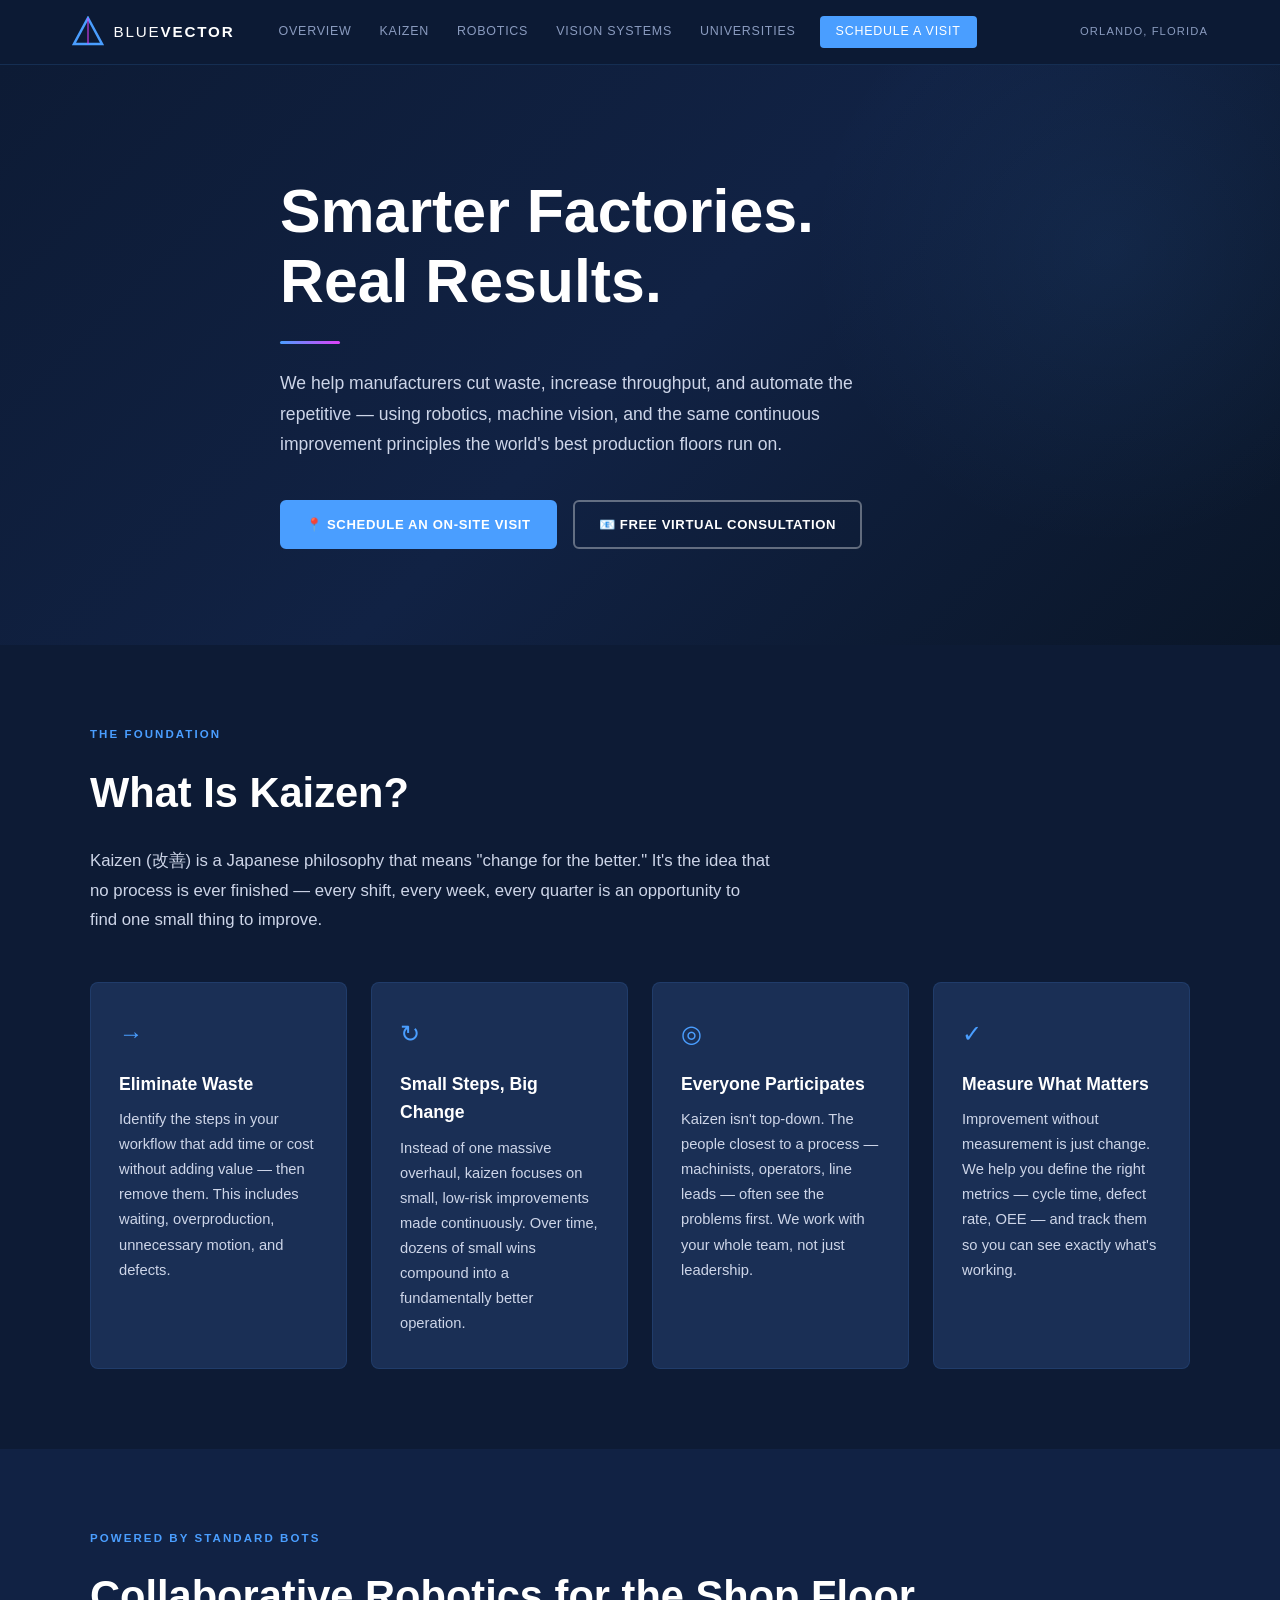
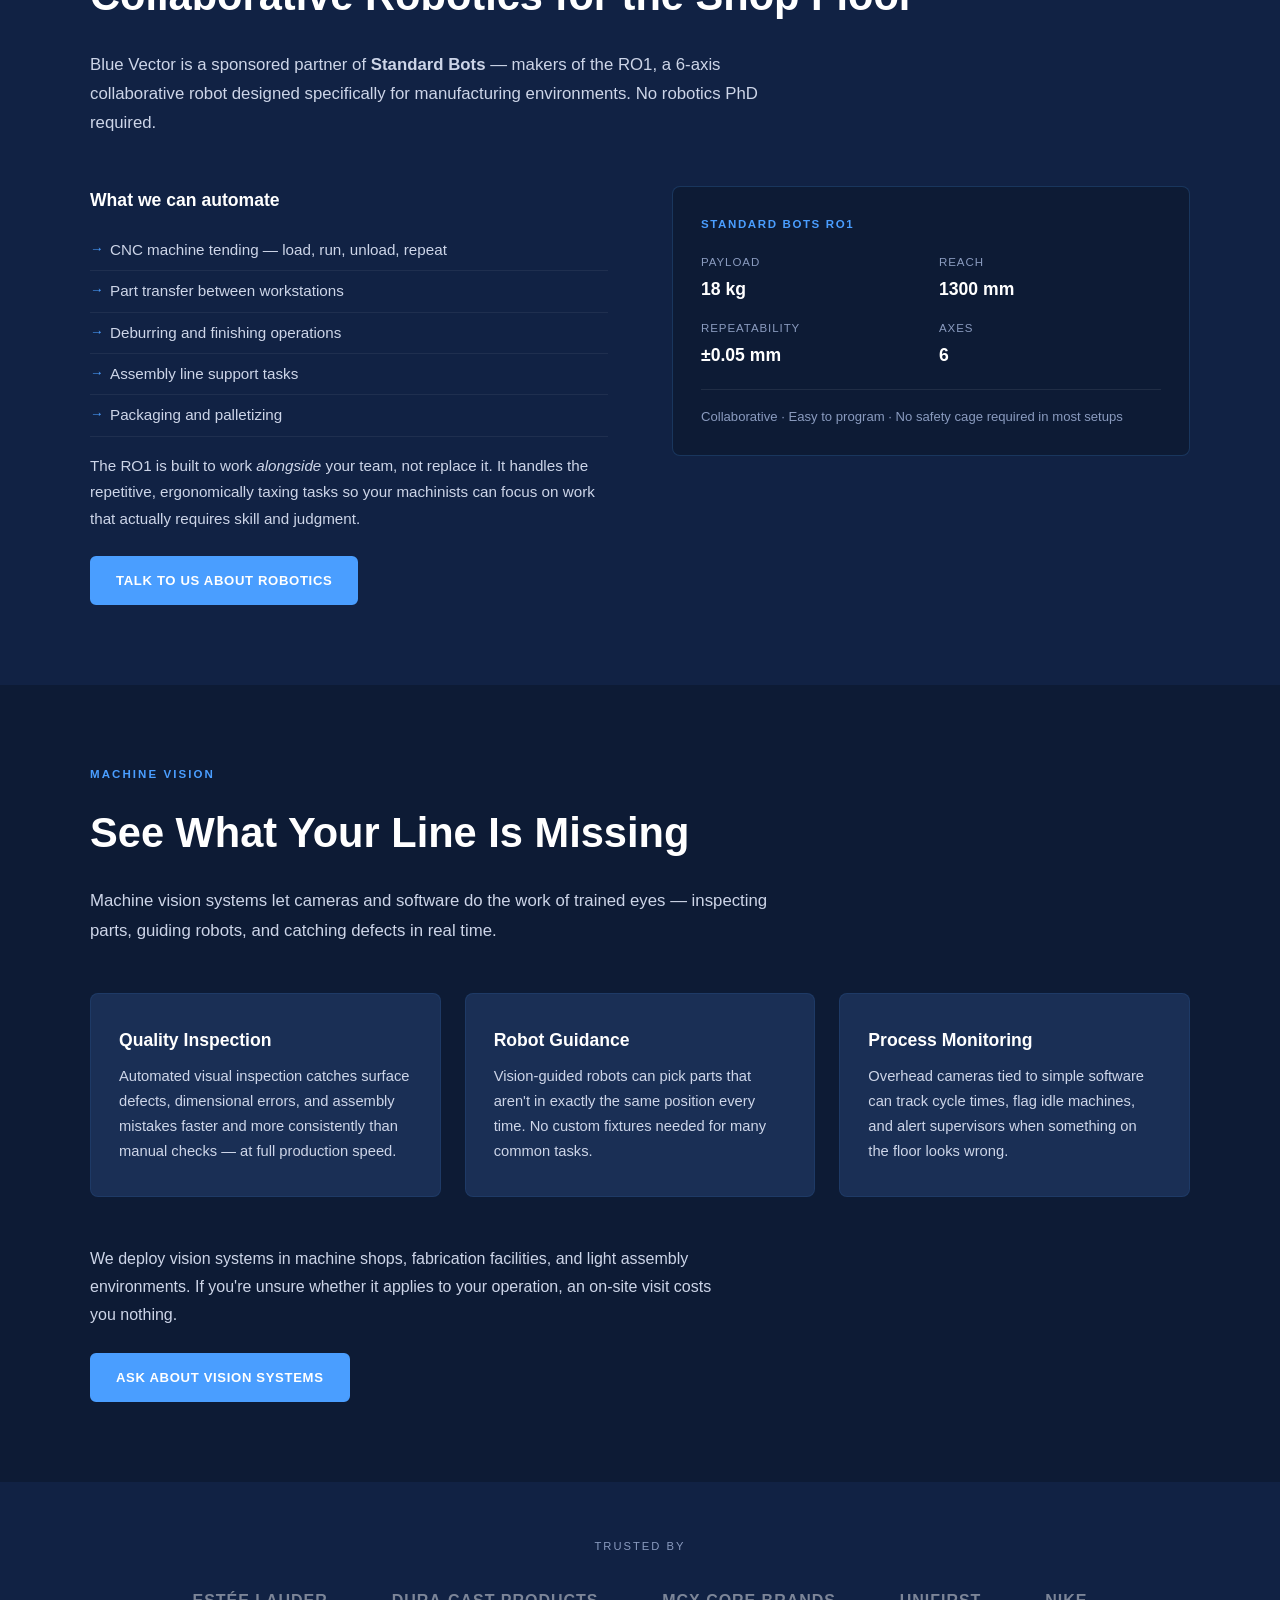
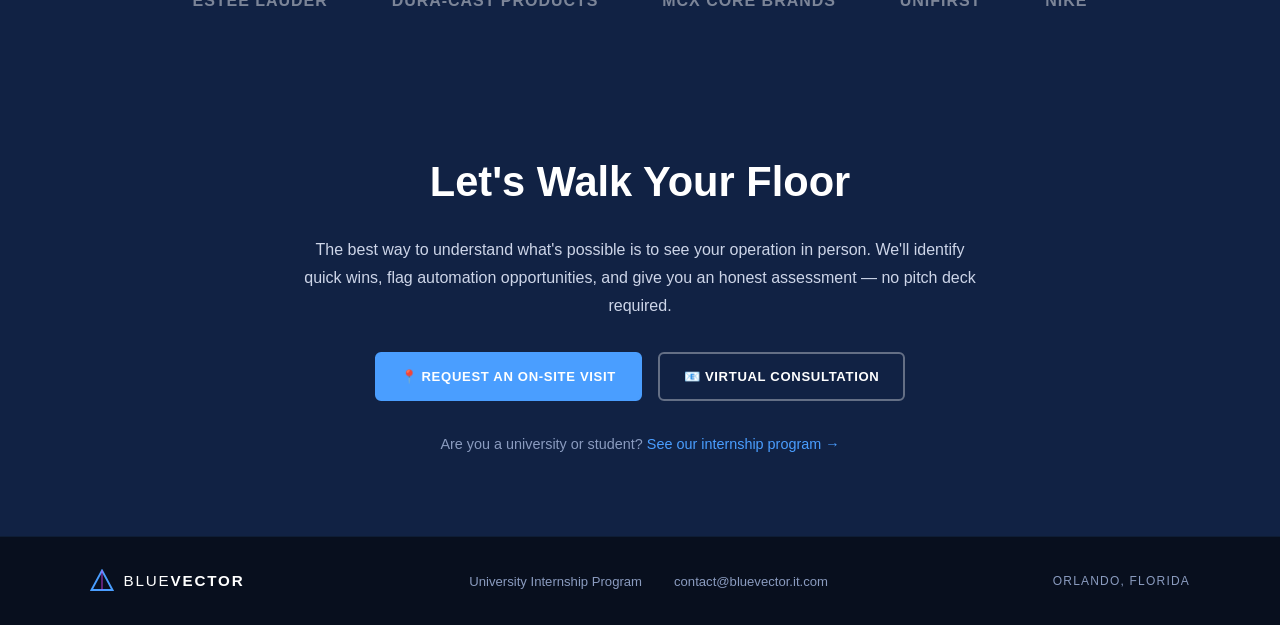
==== index.html @ 5d6a4fd9 "Build initial website: kaizen, Standard Bots robotics, vision systems, internship page - Landing pag" ====
<!DOCTYPE html>
<html lang="en">
<head>
  <meta charset="UTF-8" />
  <meta name="viewport" content="width=device-width, initial-scale=1.0" />
  <title>Blue Vector — Robotics & Process Automation</title>
  <link rel="stylesheet" href="style.css" />
</head>
<body>

  <!-- NAV -->
  <header>
    <div class="nav-inner">
      <div class="logo">
        <svg width="32" height="32" viewBox="0 0 32 32" fill="none" xmlns="http://www.w3.org/2000/svg">
          <polygon points="16,2 30,28 2,28" fill="none" stroke="#4a9eff" stroke-width="2.5"/>
          <line x1="16" y1="2" x2="16" y2="28" stroke="#e040fb" stroke-width="1.5" opacity="0.7"/>
        </svg>
        <span class="logo-text">BLUE<strong>VECTOR</strong></span>
      </div>
      <nav>
        <a href="#overview">Overview</a>
        <a href="#kaizen">Kaizen</a>
        <a href="#robotics">Robotics</a>
        <a href="#vision">Vision Systems</a>
        <a href="internship.html">Universities</a>
        <a href="#contact" class="nav-cta">Schedule a Visit</a>
      </nav>
      <div class="location">ORLANDO, FLORIDA</div>
    </div>
  </header>

  <!-- HERO -->
  <section class="hero" id="overview">
    <div class="hero-content">
      <h1>Smarter Factories.<br>Real Results.</h1>
      <div class="accent-bar"></div>
      <p class="hero-sub">
        We help manufacturers cut waste, increase throughput, and automate the repetitive —
        using robotics, machine vision, and the same continuous improvement principles
        the world's best production floors run on.
      </p>
      <div class="hero-btns">
        <a href="#contact" class="btn btn-primary">📍 Schedule an On-Site Visit</a>
        <a href="mailto:contact@bluevector.it.com?subject=Free%20Consultation%20Request" class="btn btn-secondary">📧 Free Virtual Consultation</a>
      </div>
    </div>
  </section>

  <!-- KAIZEN SECTION -->
  <section class="section" id="kaizen">
    <div class="container">
      <div class="section-label">THE FOUNDATION</div>
      <h2>What Is Kaizen?</h2>
      <p class="section-intro">
        Kaizen (改善) is a Japanese philosophy that means "change for the better."
        It's the idea that no process is ever finished — every shift, every week,
        every quarter is an opportunity to find one small thing to improve.
      </p>
      <div class="kaizen-grid">
        <div class="kaizen-card">
          <div class="k-icon">→</div>
          <h3>Eliminate Waste</h3>
          <p>Identify the steps in your workflow that add time or cost without adding value — then remove them. This includes waiting, overproduction, unnecessary motion, and defects.</p>
        </div>
        <div class="kaizen-card">
          <div class="k-icon">↻</div>
          <h3>Small Steps, Big Change</h3>
          <p>Instead of one massive overhaul, kaizen focuses on small, low-risk improvements made continuously. Over time, dozens of small wins compound into a fundamentally better operation.</p>
        </div>
        <div class="kaizen-card">
          <div class="k-icon">◎</div>
          <h3>Everyone Participates</h3>
          <p>Kaizen isn't top-down. The people closest to a process — machinists, operators, line leads — often see the problems first. We work with your whole team, not just leadership.</p>
        </div>
        <div class="kaizen-card">
          <div class="k-icon">✓</div>
          <h3>Measure What Matters</h3>
          <p>Improvement without measurement is just change. We help you define the right metrics — cycle time, defect rate, OEE — and track them so you can see exactly what's working.</p>
        </div>
      </div>
    </div>
  </section>

  <!-- ROBOTICS SECTION -->
  <section class="section section-dark" id="robotics">
    <div class="container">
      <div class="section-label">POWERED BY STANDARD BOTS</div>
      <h2>Collaborative Robotics for the Shop Floor</h2>
      <p class="section-intro">
        Blue Vector is a sponsored partner of <strong>Standard Bots</strong> — makers of the RO1,
        a 6-axis collaborative robot designed specifically for manufacturing environments.
        No robotics PhD required.
      </p>
      <div class="two-col">
        <div class="col-text">
          <h3>What we can automate</h3>
          <ul class="feature-list">
            <li>CNC machine tending — load, run, unload, repeat</li>
            <li>Part transfer between workstations</li>
            <li>Deburring and finishing operations</li>
            <li>Assembly line support tasks</li>
            <li>Packaging and palletizing</li>
          </ul>
          <p>The RO1 is built to work <em>alongside</em> your team, not replace it. It handles the repetitive, ergonomically taxing tasks so your machinists can focus on work that actually requires skill and judgment.</p>
          <a href="mailto:contact@bluevector.it.com?subject=Robotics%20Inquiry" class="btn btn-primary" style="margin-top:1.5rem;display:inline-block;">Talk to Us About Robotics</a>
        </div>
        <div class="col-visual">
          <div class="robot-card">
            <div class="robot-label">Standard Bots RO1</div>
            <div class="robot-specs">
              <div class="spec"><span>Payload</span><strong>18 kg</strong></div>
              <div class="spec"><span>Reach</span><strong>1300 mm</strong></div>
              <div class="spec"><span>Repeatability</span><strong>±0.05 mm</strong></div>
              <div class="spec"><span>Axes</span><strong>6</strong></div>
            </div>
            <div class="robot-note">Collaborative · Easy to program · No safety cage required in most setups</div>
          </div>
        </div>
      </div>
    </div>
  </section>

  <!-- VISION SYSTEMS -->
  <section class="section" id="vision">
    <div class="container">
      <div class="section-label">MACHINE VISION</div>
      <h2>See What Your Line Is Missing</h2>
      <p class="section-intro">
        Machine vision systems let cameras and software do the work of trained eyes —
        inspecting parts, guiding robots, and catching defects in real time.
      </p>
      <div class="vision-grid">
        <div class="vision-card">
          <h3>Quality Inspection</h3>
          <p>Automated visual inspection catches surface defects, dimensional errors, and assembly mistakes faster and more consistently than manual checks — at full production speed.</p>
        </div>
        <div class="vision-card">
          <h3>Robot Guidance</h3>
          <p>Vision-guided robots can pick parts that aren't in exactly the same position every time. No custom fixtures needed for many common tasks.</p>
        </div>
        <div class="vision-card">
          <h3>Process Monitoring</h3>
          <p>Overhead cameras tied to simple software can track cycle times, flag idle machines, and alert supervisors when something on the floor looks wrong.</p>
        </div>
      </div>
      <div class="vision-cta">
        <p>We deploy vision systems in machine shops, fabrication facilities, and light assembly environments. If you're unsure whether it applies to your operation, an on-site visit costs you nothing.</p>
        <a href="mailto:contact@bluevector.it.com?subject=Vision%20System%20Inquiry" class="btn btn-primary">Ask About Vision Systems</a>
      </div>
    </div>
  </section>

  <!-- CLIENTS -->
  <section class="section section-clients">
    <div class="container">
      <div class="clients-label">TRUSTED BY</div>
      <div class="clients-grid">
        <div class="client-logo">Estée Lauder</div>
        <div class="client-logo">DURA-CAST PRODUCTS</div>
        <div class="client-logo">MCX CORE BRANDS</div>
        <div class="client-logo">UNIFIRST</div>
        <div class="client-logo">NIKE</div>
      </div>
    </div>
  </section>

  <!-- CONTACT -->
  <section class="section section-dark" id="contact">
    <div class="container contact-container">
      <h2>Let's Walk Your Floor</h2>
      <p>The best way to understand what's possible is to see your operation in person. We'll identify quick wins, flag automation opportunities, and give you an honest assessment — no pitch deck required.</p>
      <div class="contact-btns">
        <a href="mailto:contact@bluevector.it.com?subject=On-Site%20Visit%20Request&body=Hi%2C%20I%27d%20like%20to%20schedule%20an%20on-site%20visit." class="btn btn-primary">📍 Request an On-Site Visit</a>
        <a href="mailto:contact@bluevector.it.com?subject=Virtual%20Consultation%20Request" class="btn btn-secondary">📧 Virtual Consultation</a>
      </div>
      <div class="university-link">
        Are you a university or student? <a href="internship.html">See our internship program →</a>
      </div>
    </div>
  </section>

  <!-- FOOTER -->
  <footer>
    <div class="footer-inner">
      <div class="logo">
        <svg width="24" height="24" viewBox="0 0 32 32" fill="none">
          <polygon points="16,2 30,28 2,28" fill="none" stroke="#4a9eff" stroke-width="2.5"/>
          <line x1="16" y1="2" x2="16" y2="28" stroke="#e040fb" stroke-width="1.5" opacity="0.7"/>
        </svg>
        <span class="logo-text">BLUE<strong>VECTOR</strong></span>
      </div>
      <div class="footer-links">
        <a href="internship.html">University Internship Program</a>
        <a href="mailto:contact@bluevector.it.com">contact@bluevector.it.com</a>
      </div>
      <div class="footer-loc">Orlando, Florida</div>
    </div>
  </footer>

</body>
</html>
---- style.css ----
/* ===== RESET & BASE ===== */
*, *::before, *::after { box-sizing: border-box; margin: 0; padding: 0; }

:root {
  --navy: #0d1b35;
  --navy-mid: #112244;
  --navy-light: #1a2f55;
  --blue: #4a9eff;
  --pink: #e040fb;
  --white: #ffffff;
  --off-white: #e8edf5;
  --muted: #8a9bbf;
  --text: #cdd5e8;
}

html { scroll-behavior: smooth; }

body {
  font-family: 'Helvetica Neue', Arial, sans-serif;
  background: var(--navy);
  color: var(--text);
  line-height: 1.6;
}

a { color: var(--blue); text-decoration: none; }
a:hover { text-decoration: underline; }

/* ===== HEADER / NAV ===== */
header {
  position: sticky;
  top: 0;
  z-index: 100;
  background: rgba(13, 27, 53, 0.97);
  border-bottom: 1px solid rgba(74, 158, 255, 0.15);
  backdrop-filter: blur(8px);
}

.nav-inner {
  max-width: 1200px;
  margin: 0 auto;
  padding: 0 2rem;
  height: 64px;
  display: flex;
  align-items: center;
  gap: 2rem;
}

.logo {
  display: flex;
  align-items: center;
  gap: 0.6rem;
  flex-shrink: 0;
}

.logo-text {
  font-size: 0.95rem;
  letter-spacing: 0.12em;
  color: var(--white);
  font-weight: 300;
}

.logo-text strong { font-weight: 700; }

nav {
  display: flex;
  align-items: center;
  gap: 0.25rem;
  flex: 1;
}

nav a {
  color: var(--muted);
  font-size: 0.78rem;
  letter-spacing: 0.06em;
  text-transform: uppercase;
  padding: 0.4rem 0.75rem;
  border-radius: 4px;
  transition: color 0.2s;
  white-space: nowrap;
}

nav a:hover, nav a.active { color: var(--white); text-decoration: none; }

nav a.nav-cta {
  background: var(--blue);
  color: var(--white);
  padding: 0.4rem 1rem;
  border-radius: 4px;
  margin-left: 0.5rem;
}

nav a.nav-cta:hover { background: #3a8eee; }

.location {
  font-size: 0.7rem;
  letter-spacing: 0.1em;
  color: var(--muted);
  white-space: nowrap;
}

/* ===== HERO ===== */
.hero {
  background: linear-gradient(135deg, var(--navy) 0%, var(--navy-mid) 50%, #0a1628 100%);
  padding: 7rem 2rem 6rem;
  position: relative;
  overflow: hidden;
}

.hero::before {
  content: '';
  position: absolute;
  top: -20%;
  right: -10%;
  width: 600px;
  height: 600px;
  background: radial-gradient(ellipse, rgba(74,158,255,0.08) 0%, transparent 70%);
  pointer-events: none;
}

.hero-sm { padding: 5rem 2rem 4rem; }

.hero-content {
  max-width: 720px;
  margin: 0 auto;
}

.hero h1 {
  font-size: clamp(2.4rem, 5vw, 3.8rem);
  font-weight: 700;
  color: var(--white);
  line-height: 1.15;
  margin-bottom: 1.5rem;
}

.accent-bar {
  width: 60px;
  height: 3px;
  background: linear-gradient(90deg, var(--blue), var(--pink));
  margin-bottom: 1.5rem;
  border-radius: 2px;
}

.hero-sub {
  font-size: 1.1rem;
  color: var(--text);
  max-width: 600px;
  margin-bottom: 2.5rem;
  line-height: 1.75;
}

.hero-btns {
  display: flex;
  gap: 1rem;
  flex-wrap: wrap;
}

/* ===== BUTTONS ===== */
.btn {
  display: inline-block;
  padding: 0.75rem 1.5rem;
  border-radius: 6px;
  font-size: 0.82rem;
  font-weight: 600;
  letter-spacing: 0.05em;
  text-transform: uppercase;
  transition: all 0.2s;
  cursor: pointer;
  white-space: nowrap;
}

.btn-primary {
  background: var(--blue);
  color: var(--white);
  border: 2px solid var(--blue);
}

.btn-primary:hover {
  background: #3a8eee;
  border-color: #3a8eee;
  text-decoration: none;
  color: var(--white);
}

.btn-secondary {
  background: transparent;
  color: var(--white);
  border: 2px solid rgba(255,255,255,0.35);
}

.btn-secondary:hover {
  border-color: var(--white);
  text-decoration: none;
  color: var(--white);
}

/* ===== SECTIONS ===== */
.section {
  padding: 5rem 2rem;
}

.section-dark {
  background: var(--navy-mid);
}

.container {
  max-width: 1100px;
  margin: 0 auto;
}

.section-label {
  font-size: 0.72rem;
  letter-spacing: 0.18em;
  text-transform: uppercase;
  color: var(--blue);
  margin-bottom: 1rem;
  font-weight: 600;
}

h2 {
  font-size: clamp(1.8rem, 3.5vw, 2.6rem);
  font-weight: 700;
  color: var(--white);
  margin-bottom: 1.25rem;
}

h3 {
  font-size: 1.1rem;
  font-weight: 600;
  color: var(--white);
  margin-bottom: 0.6rem;
}

.section-intro {
  font-size: 1.05rem;
  max-width: 680px;
  margin-bottom: 3rem;
  line-height: 1.75;
  color: var(--text);
}

/* ===== KAIZEN GRID ===== */
.kaizen-grid {
  display: grid;
  grid-template-columns: repeat(auto-fit, minmax(240px, 1fr));
  gap: 1.5rem;
}

.kaizen-card {
  background: var(--navy-light);
  border: 1px solid rgba(74,158,255,0.12);
  border-radius: 8px;
  padding: 2rem 1.75rem;
  transition: border-color 0.2s;
}

.kaizen-card:hover {
  border-color: rgba(74,158,255,0.35);
}

.k-icon {
  font-size: 1.5rem;
  margin-bottom: 1rem;
  color: var(--blue);
}

.kaizen-card p {
  font-size: 0.92rem;
  line-height: 1.7;
  color: var(--text);
}

/* ===== TWO COL ===== */
.two-col {
  display: grid;
  grid-template-columns: 1fr 1fr;
  gap: 4rem;
  align-items: start;
}

@media (max-width: 768px) {
  .two-col { grid-template-columns: 1fr; gap: 2rem; }
}

.col-text p {
  font-size: 0.95rem;
  line-height: 1.75;
  color: var(--text);
  margin-top: 1rem;
}

.feature-list {
  list-style: none;
  margin: 1rem 0;
}

.feature-list li {
  padding: 0.5rem 0;
  padding-left: 1.25rem;
  position: relative;
  font-size: 0.95rem;
  color: var(--text);
  border-bottom: 1px solid rgba(255,255,255,0.06);
}

.feature-list li::before {
  content: '→';
  position: absolute;
  left: 0;
  color: var(--blue);
  font-size: 0.85rem;
}

/* ===== ROBOT CARD ===== */
.robot-card {
  background: var(--navy);
  border: 1px solid rgba(74,158,255,0.2);
  border-radius: 8px;
  padding: 1.75rem;
}

.robot-label {
  font-size: 0.72rem;
  letter-spacing: 0.14em;
  text-transform: uppercase;
  color: var(--blue);
  margin-bottom: 1.25rem;
  font-weight: 600;
}

.robot-specs {
  display: grid;
  grid-template-columns: 1fr 1fr;
  gap: 1rem;
  margin-bottom: 1.25rem;
}

.spec {
  display: flex;
  flex-direction: column;
  gap: 0.2rem;
}

.spec span {
  font-size: 0.72rem;
  text-transform: uppercase;
  letter-spacing: 0.08em;
  color: var(--muted);
}

.spec strong {
  font-size: 1.1rem;
  color: var(--white);
}

.robot-note {
  font-size: 0.82rem;
  color: var(--muted);
  line-height: 1.6;
  border-top: 1px solid rgba(255,255,255,0.08);
  padding-top: 1rem;
}

/* ===== VISION GRID ===== */
.vision-grid {
  display: grid;
  grid-template-columns: repeat(auto-fit, minmax(260px, 1fr));
  gap: 1.5rem;
  margin-bottom: 3rem;
}

.vision-card {
  background: var(--navy-light);
  border: 1px solid rgba(74,158,255,0.1);
  border-radius: 8px;
  padding: 2rem 1.75rem;
}

.vision-card p {
  font-size: 0.92rem;
  line-height: 1.7;
  color: var(--text);
  margin-top: 0.5rem;
}

.vision-cta {
  max-width: 640px;
}

.vision-cta p {
  margin-bottom: 1.5rem;
  line-height: 1.75;
  color: var(--text);
}

/* ===== CLIENTS ===== */
.section-clients {
  background: var(--navy-mid);
  padding: 3.5rem 2rem;
}

.clients-label {
  font-size: 0.7rem;
  letter-spacing: 0.18em;
  text-transform: uppercase;
  color: var(--muted);
  text-align: center;
  margin-bottom: 2rem;
}

.clients-grid {
  display: flex;
  flex-wrap: wrap;
  justify-content: center;
  align-items: center;
  gap: 2rem 4rem;
}

.client-logo {
  font-size: 1rem;
  font-weight: 700;
  letter-spacing: 0.06em;
  color: rgba(255,255,255,0.45);
  text-transform: uppercase;
  transition: color 0.2s;
}

.client-logo:hover { color: rgba(255,255,255,0.75); }

/* ===== CONTACT ===== */
.contact-container {
  max-width: 680px;
  text-align: center;
}

.contact-container p {
  color: var(--text);
  line-height: 1.75;
  margin-bottom: 0.5rem;
}

.contact-btns {
  display: flex;
  gap: 1rem;
  flex-wrap: wrap;
  justify-content: center;
  margin-top: 2rem;
}

.university-link {
  margin-top: 2rem;
  font-size: 0.9rem;
  color: var(--muted);
}

.university-link a { color: var(--blue); }

/* ===== FOOTER ===== */
footer {
  background: #080f1e;
  padding: 2rem;
  border-top: 1px solid rgba(74,158,255,0.1);
}

.footer-inner {
  max-width: 1100px;
  margin: 0 auto;
  display: flex;
  align-items: center;
  justify-content: space-between;
  flex-wrap: wrap;
  gap: 1rem;
}

.footer-links {
  display: flex;
  gap: 2rem;
}

.footer-links a {
  font-size: 0.82rem;
  color: var(--muted);
}

.footer-links a:hover { color: var(--white); }

.footer-loc {
  font-size: 0.75rem;
  letter-spacing: 0.1em;
  color: var(--muted);
  text-transform: uppercase;
}

/* ===== RESPONSIVE ===== */
@media (max-width: 900px) {
  .nav-inner { flex-wrap: wrap; height: auto; padding: 1rem 1.5rem; }
  nav { flex-wrap: wrap; }
  .location { display: none; }
}

@media (max-width: 600px) {
  .hero { padding: 4rem 1.5rem 3rem; }
  .section { padding: 3.5rem 1.5rem; }
  .footer-inner { flex-direction: column; align-items: flex-start; }
}
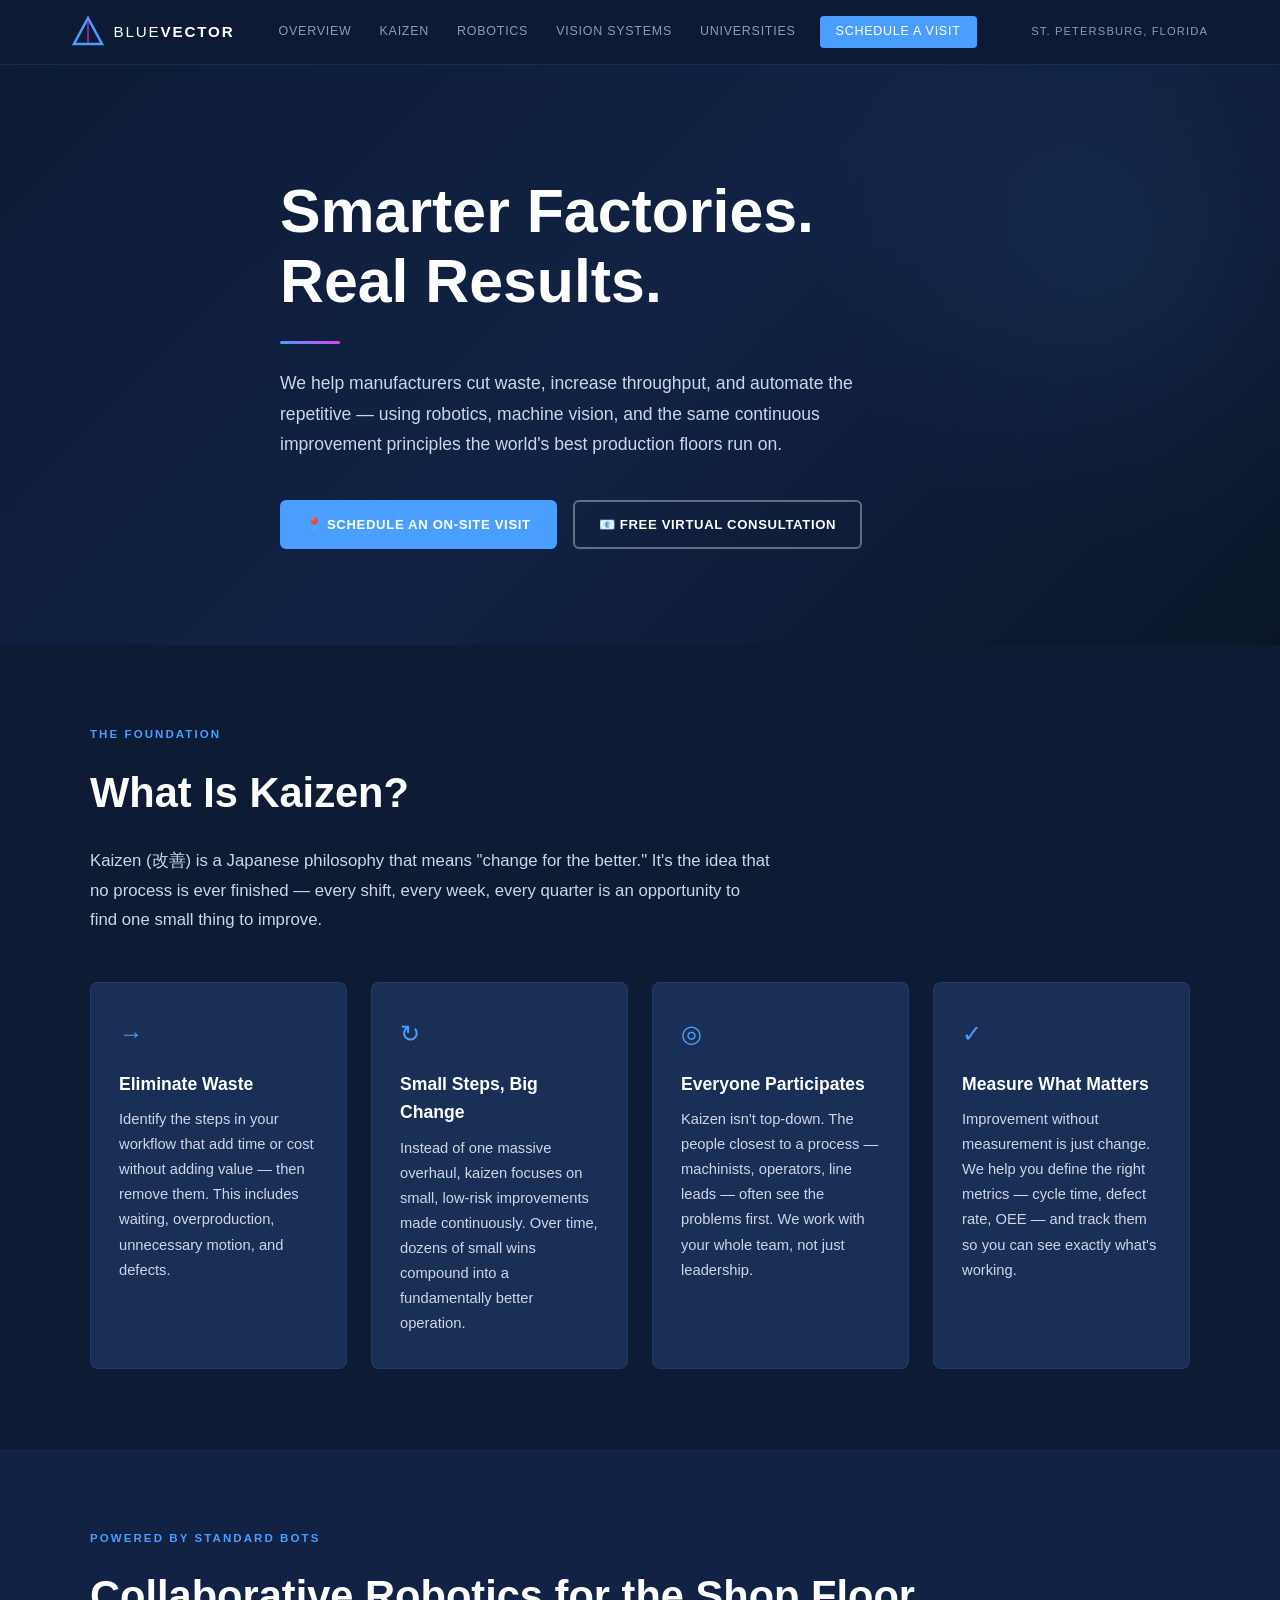
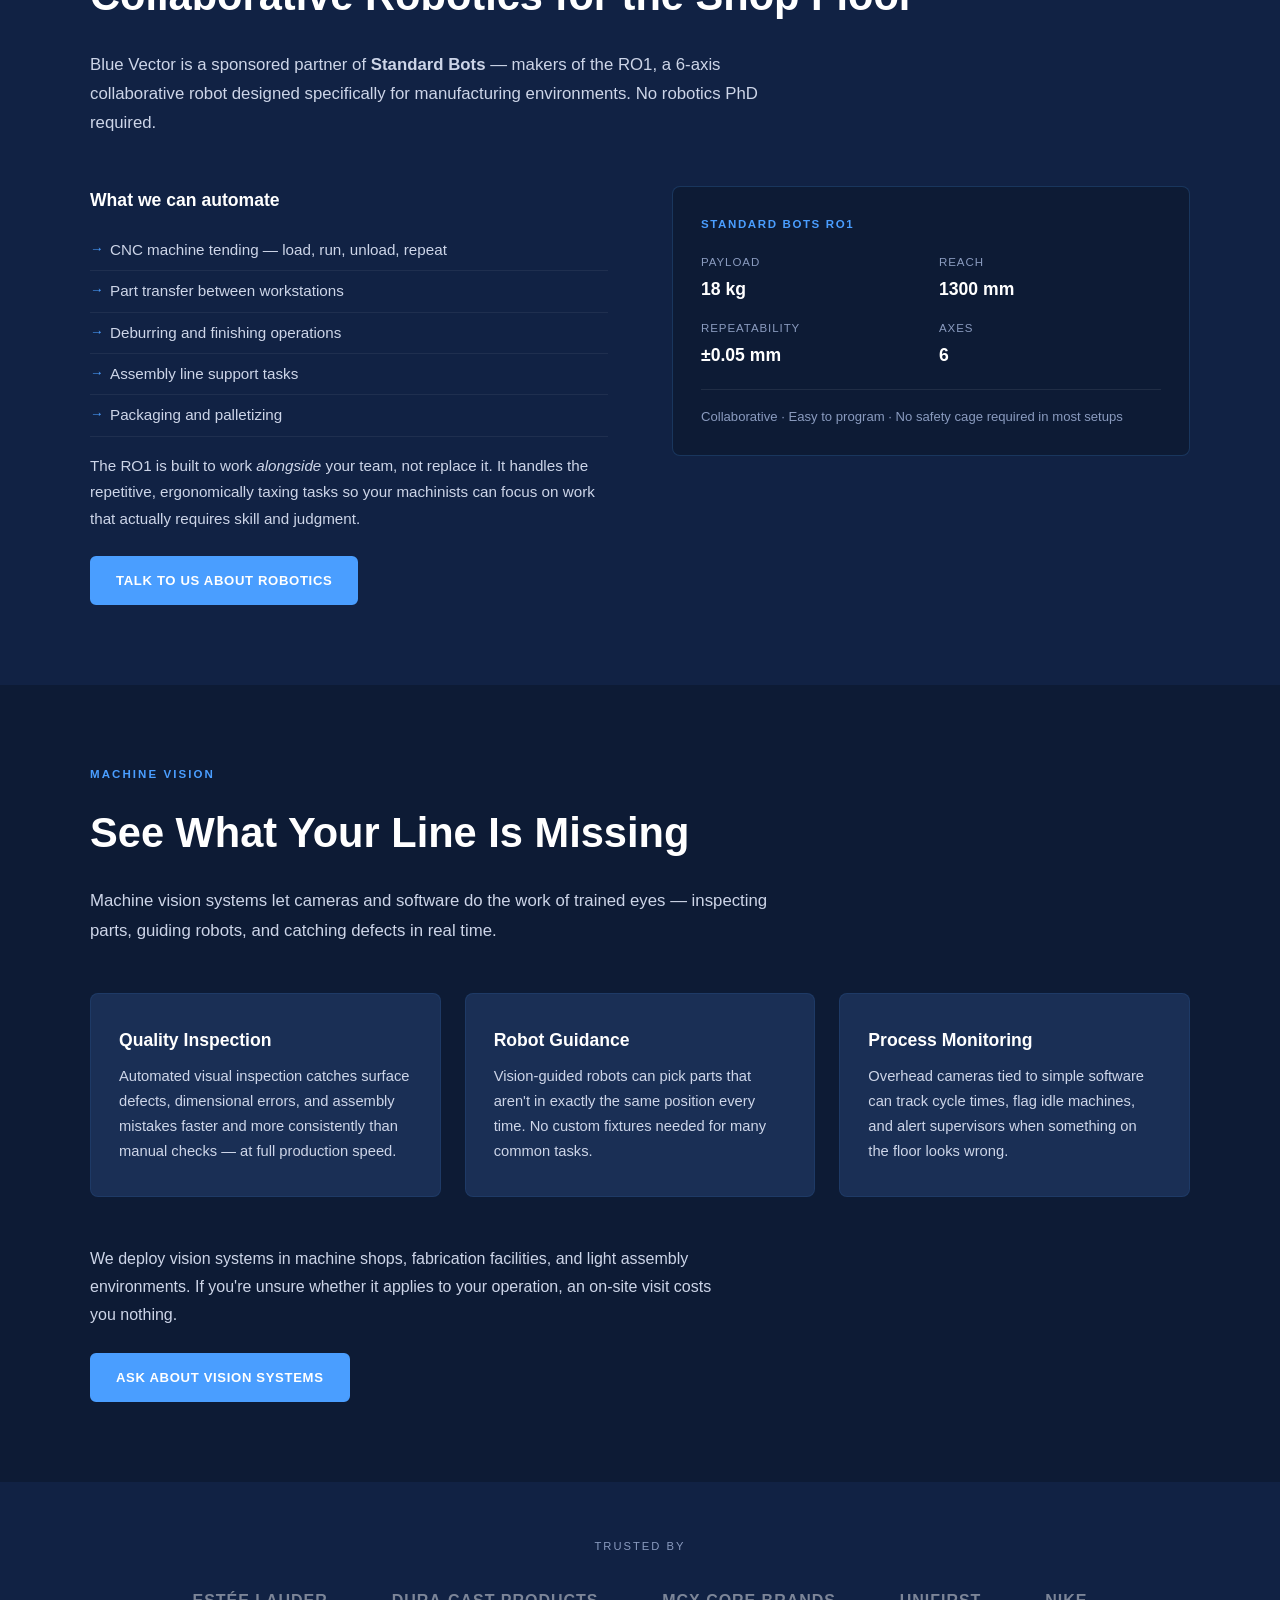
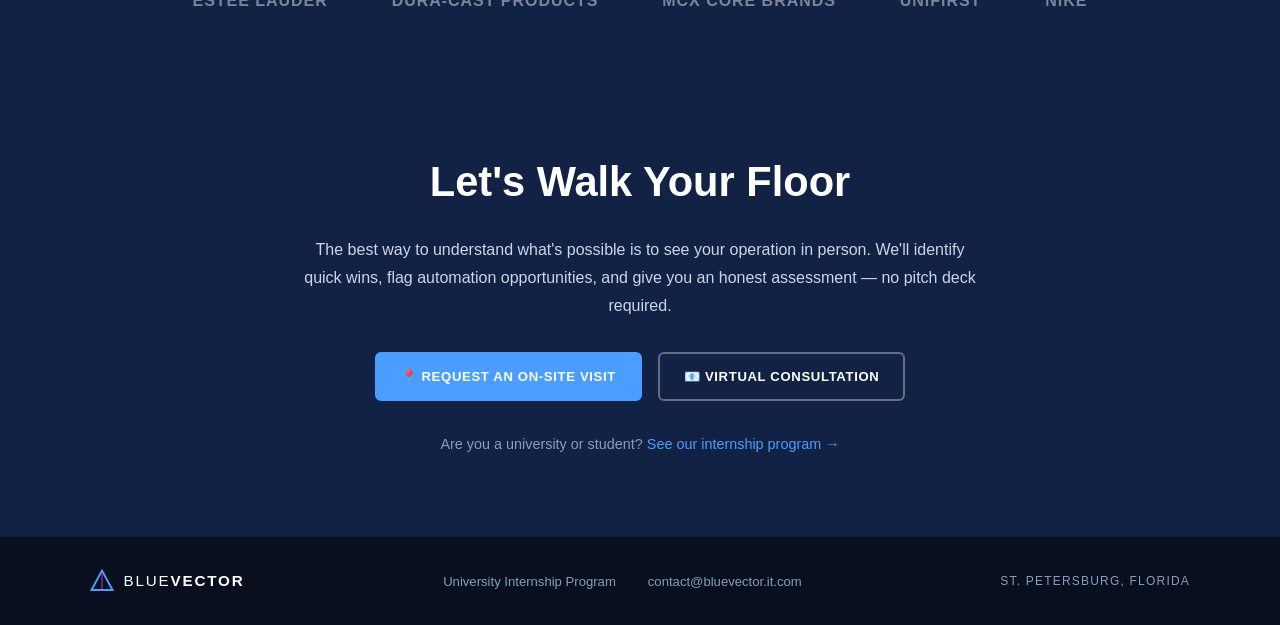
==== commit 79e0acc3: "Update location to St. Petersburg, Florida https://claude.ai/code/session_01Q8wUQ6Yf223VGWPnFLswTW" ====
--- a/index.html
+++ b/index.html
@@ -26,7 +26,7 @@
         <a href="internship.html">Universities</a>
         <a href="#contact" class="nav-cta">Schedule a Visit</a>
       </nav>
-      <div class="location">ORLANDO, FLORIDA</div>
+      <div class="location">ST. PETERSBURG, FLORIDA</div>
     </div>
   </header>
 
@@ -194,7 +194,7 @@
         <a href="internship.html">University Internship Program</a>
         <a href="mailto:contact@bluevector.it.com">contact@bluevector.it.com</a>
       </div>
-      <div class="footer-loc">Orlando, Florida</div>
+      <div class="footer-loc">St. Petersburg, Florida</div>
     </div>
   </footer>
 
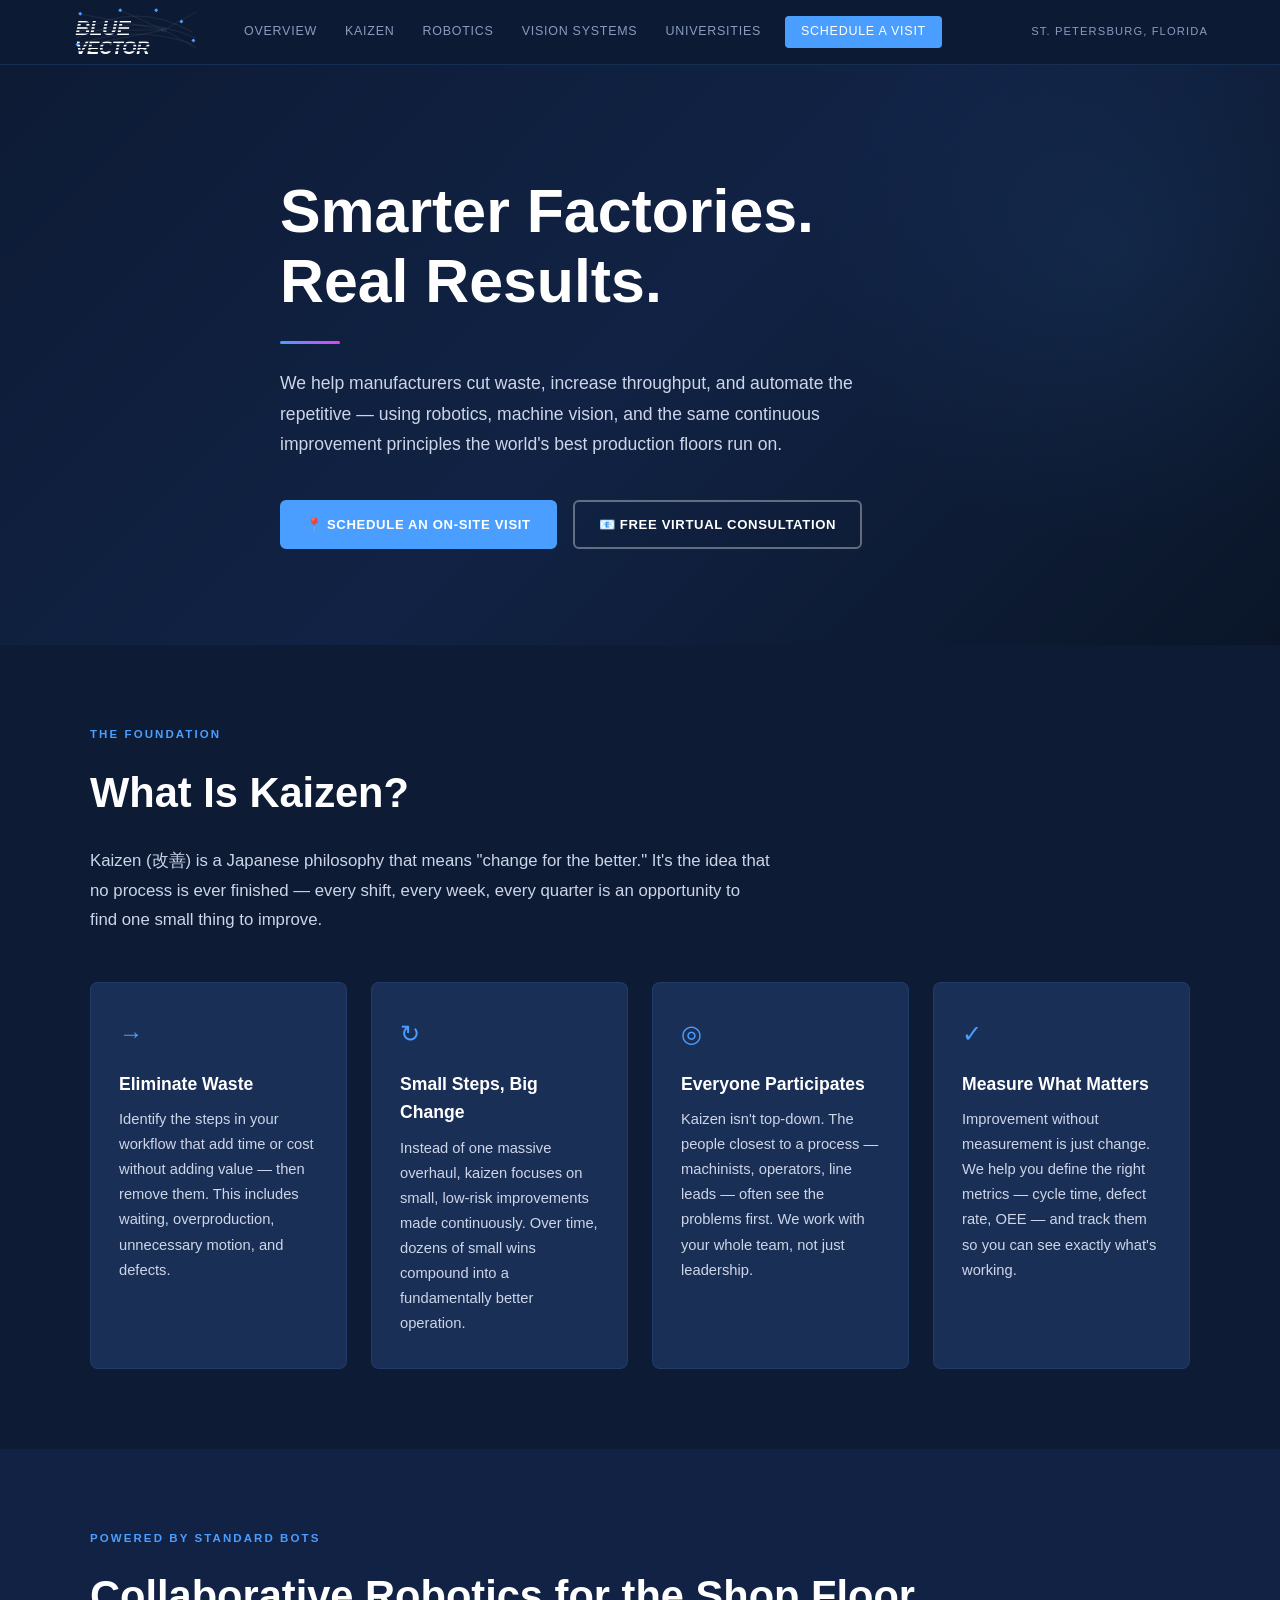
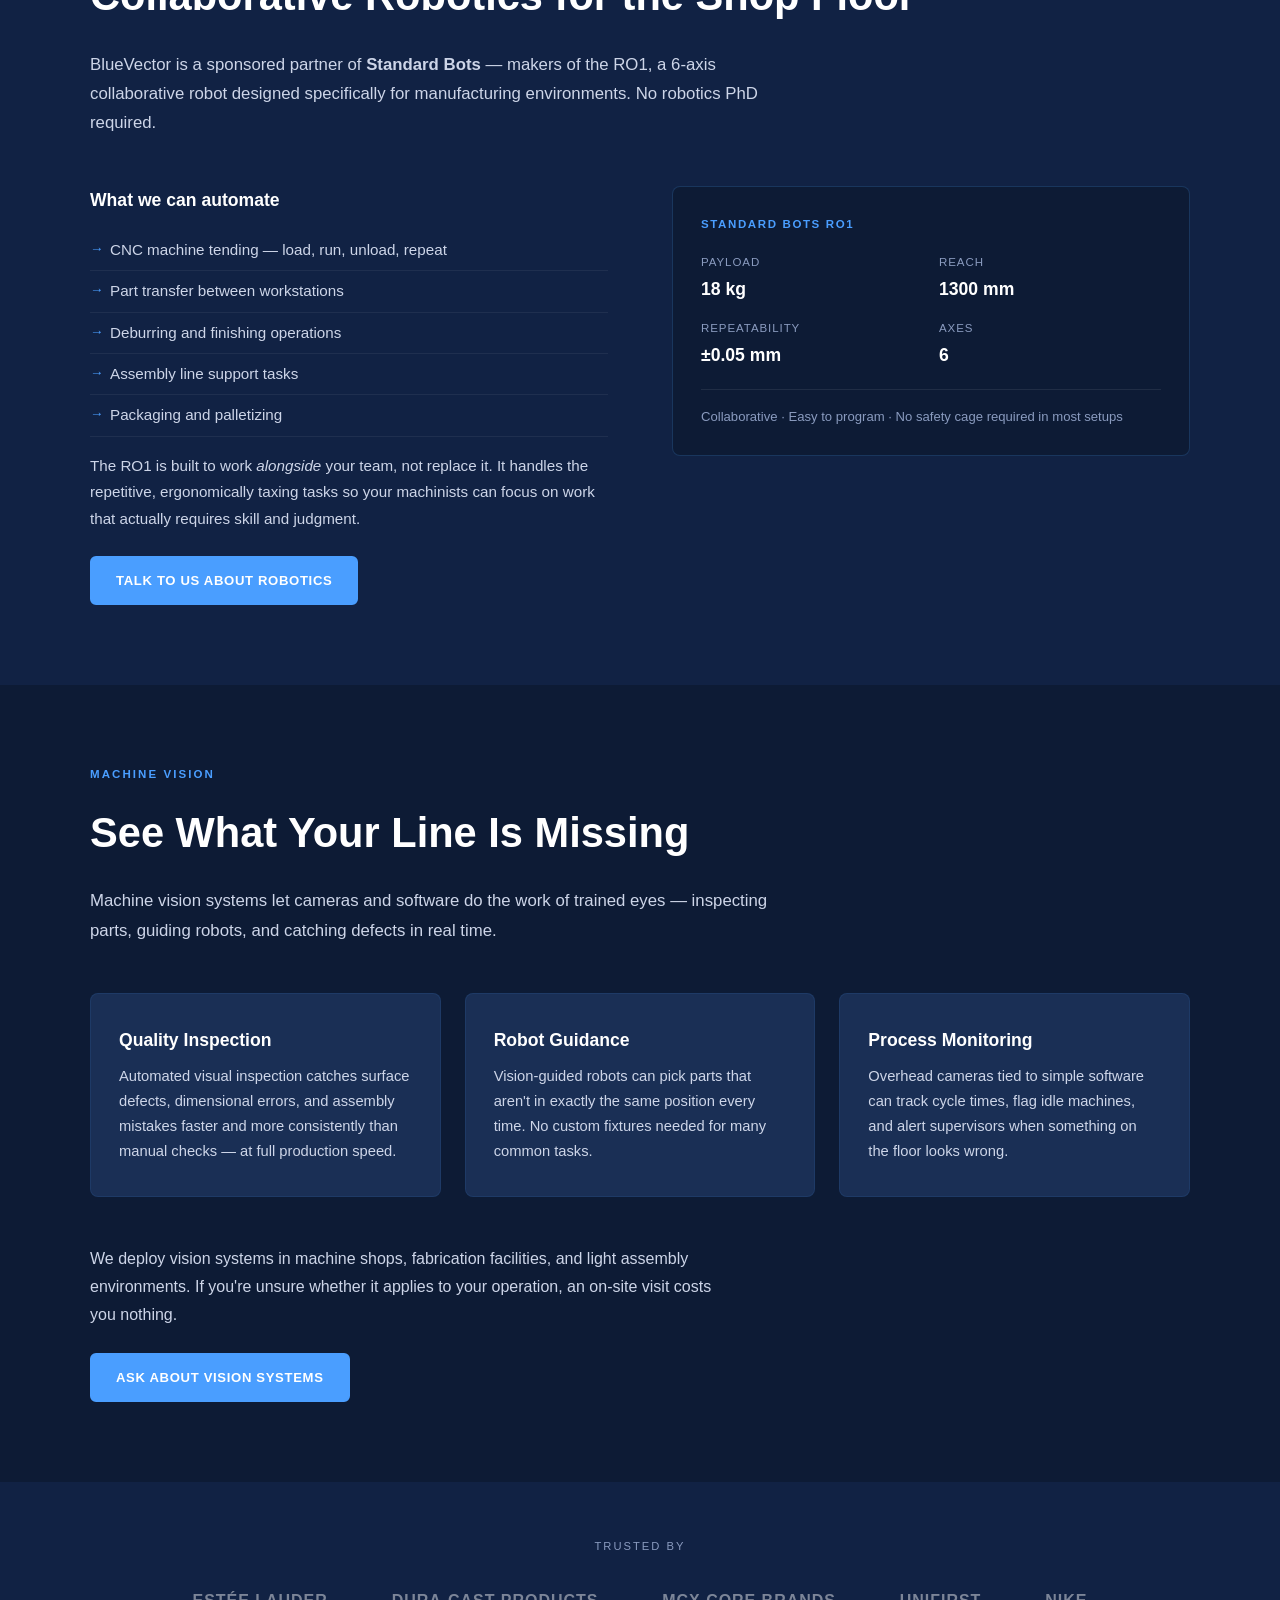
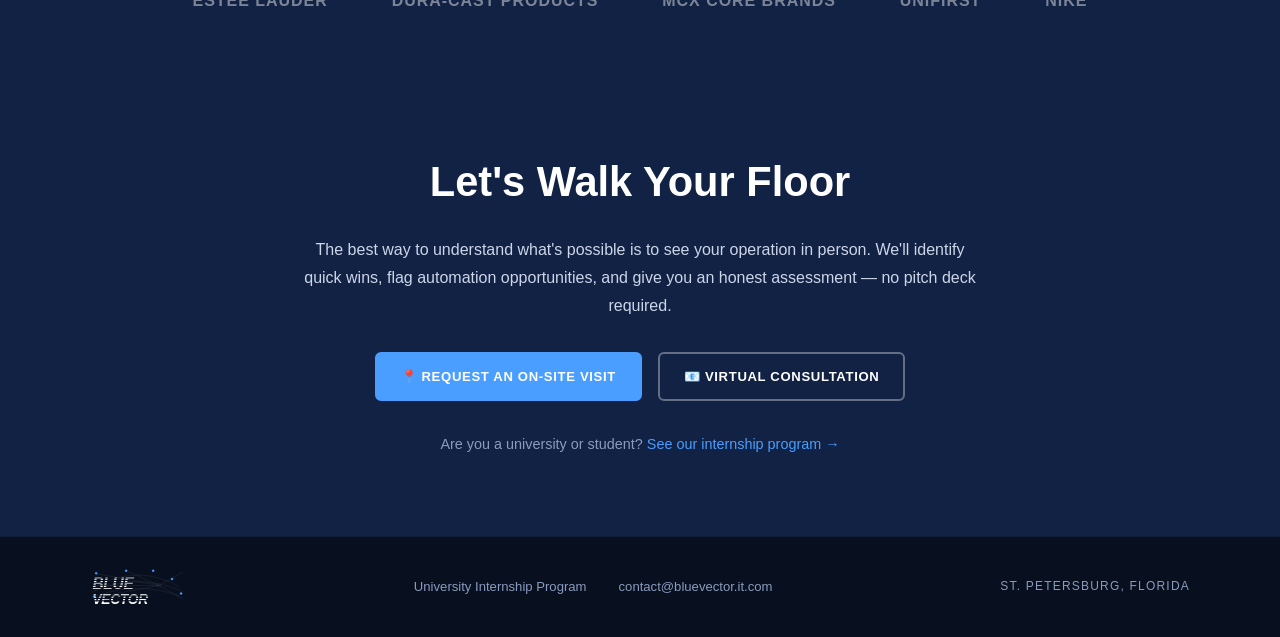
==== commit 3d15b7bd: "Add real logo SVG, fix BlueVector spelling, fix Schedule CTA to direct mailto - Replace triangle pla" ====
--- a/index.html
+++ b/index.html
@@ -3,7 +3,7 @@
 <head>
   <meta charset="UTF-8" />
   <meta name="viewport" content="width=device-width, initial-scale=1.0" />
-  <title>Blue Vector — Robotics & Process Automation</title>
+  <title>BlueVector — Robotics & Process Automation</title>
   <link rel="stylesheet" href="style.css" />
 </head>
 <body>
@@ -12,11 +12,7 @@
   <header>
     <div class="nav-inner">
       <div class="logo">
-        <svg width="32" height="32" viewBox="0 0 32 32" fill="none" xmlns="http://www.w3.org/2000/svg">
-          <polygon points="16,2 30,28 2,28" fill="none" stroke="#4a9eff" stroke-width="2.5"/>
-          <line x1="16" y1="2" x2="16" y2="28" stroke="#e040fb" stroke-width="1.5" opacity="0.7"/>
-        </svg>
-        <span class="logo-text">BLUE<strong>VECTOR</strong></span>
+        <a href="index.html"><img src="logo.svg" alt="BlueVector" class="logo-img"/></a>
       </div>
       <nav>
         <a href="#overview">Overview</a>
@@ -24,7 +20,7 @@
         <a href="#robotics">Robotics</a>
         <a href="#vision">Vision Systems</a>
         <a href="internship.html">Universities</a>
-        <a href="#contact" class="nav-cta">Schedule a Visit</a>
+        <a href="mailto:contact@bluevector.it.com?subject=On-Site%20Visit%20Request" class="nav-cta">Schedule a Visit</a>
       </nav>
       <div class="location">ST. PETERSBURG, FLORIDA</div>
     </div>
@@ -88,7 +84,7 @@
       <div class="section-label">POWERED BY STANDARD BOTS</div>
       <h2>Collaborative Robotics for the Shop Floor</h2>
       <p class="section-intro">
-        Blue Vector is a sponsored partner of <strong>Standard Bots</strong> — makers of the RO1,
+        BlueVector is a sponsored partner of <strong>Standard Bots</strong> — makers of the RO1,
         a 6-axis collaborative robot designed specifically for manufacturing environments.
         No robotics PhD required.
       </p>
@@ -184,11 +180,7 @@
   <footer>
     <div class="footer-inner">
       <div class="logo">
-        <svg width="24" height="24" viewBox="0 0 32 32" fill="none">
-          <polygon points="16,2 30,28 2,28" fill="none" stroke="#4a9eff" stroke-width="2.5"/>
-          <line x1="16" y1="2" x2="16" y2="28" stroke="#e040fb" stroke-width="1.5" opacity="0.7"/>
-        </svg>
-        <span class="logo-text">BLUE<strong>VECTOR</strong></span>
+        <img src="logo.svg" alt="BlueVector" class="logo-img logo-img-sm"/>
       </div>
       <div class="footer-links">
         <a href="internship.html">University Internship Program</a>
--- a/style.css
+++ b/style.css
@@ -61,6 +61,9 @@
 
 .logo-text strong { font-weight: 700; }
 
+.logo-img { height: 48px; width: auto; display: block; }
+.logo-img-sm { height: 36px; }
+
 nav {
   display: flex;
   align-items: center;
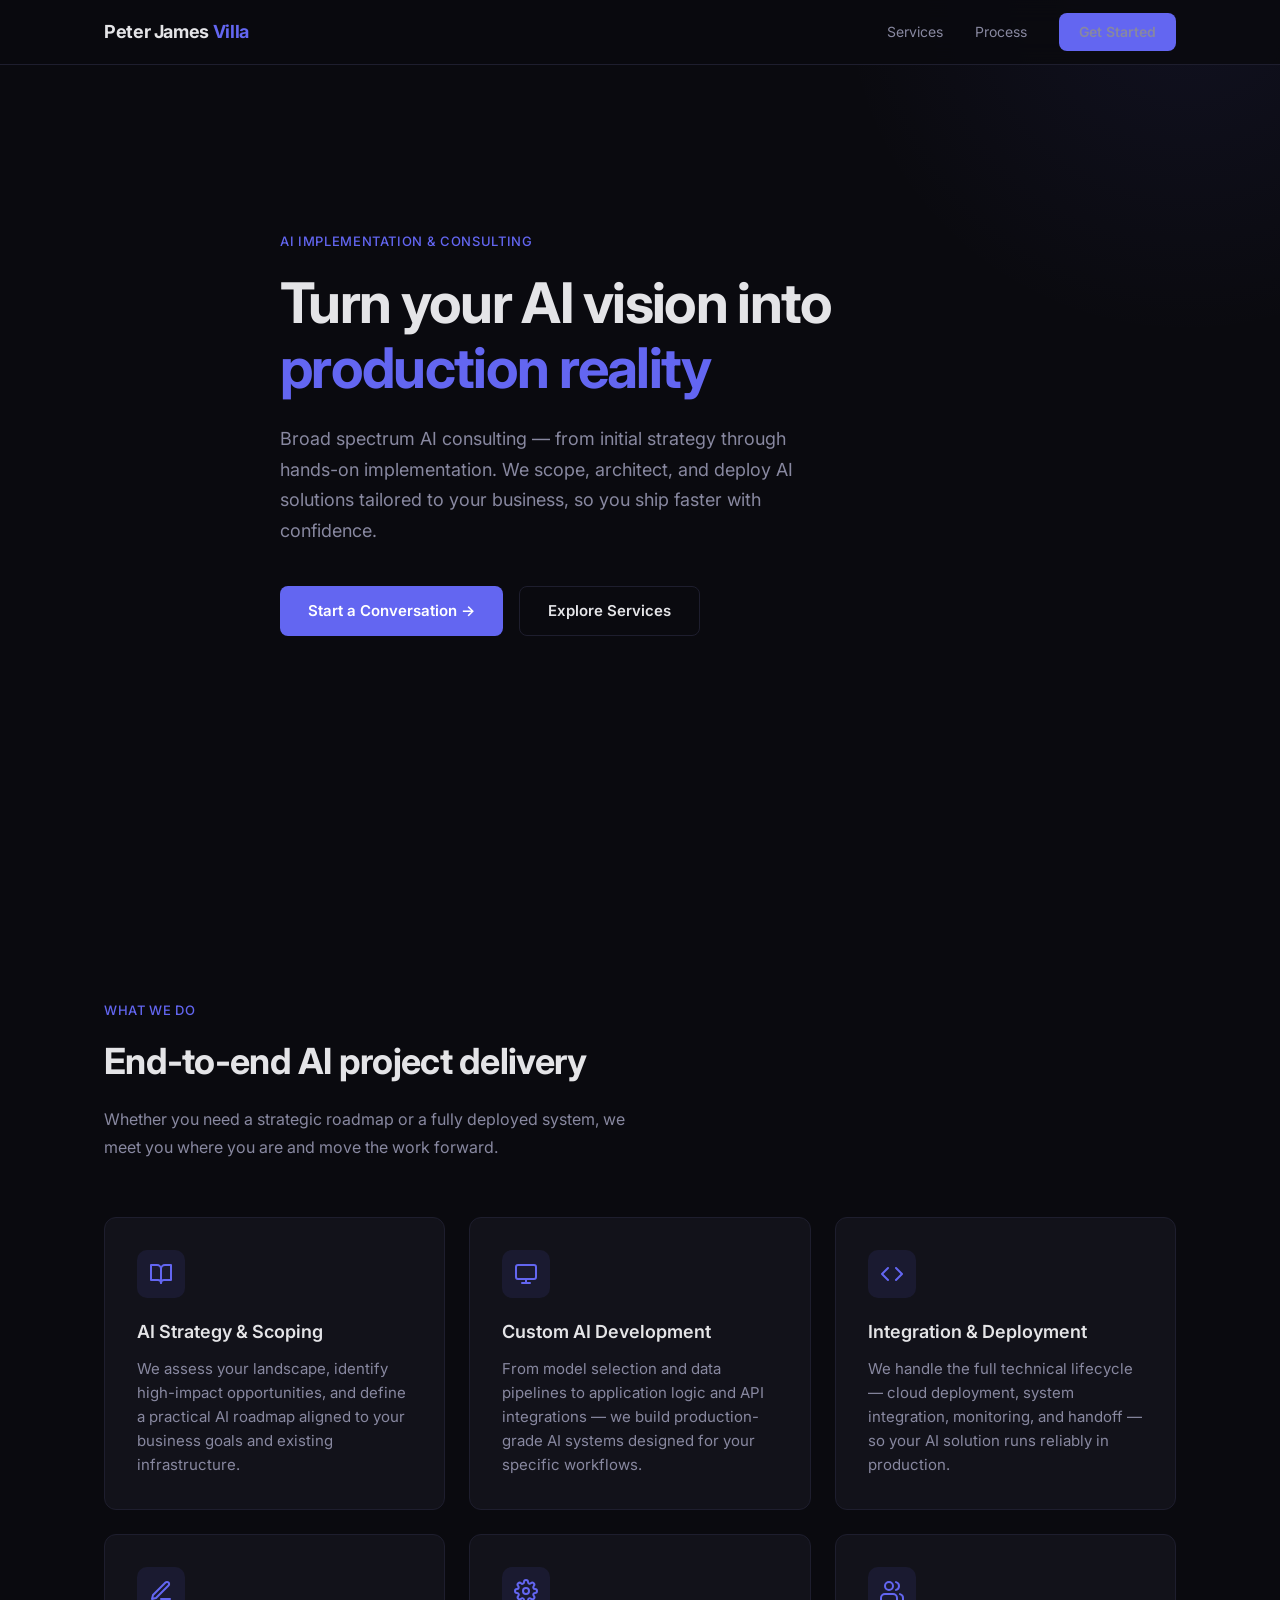
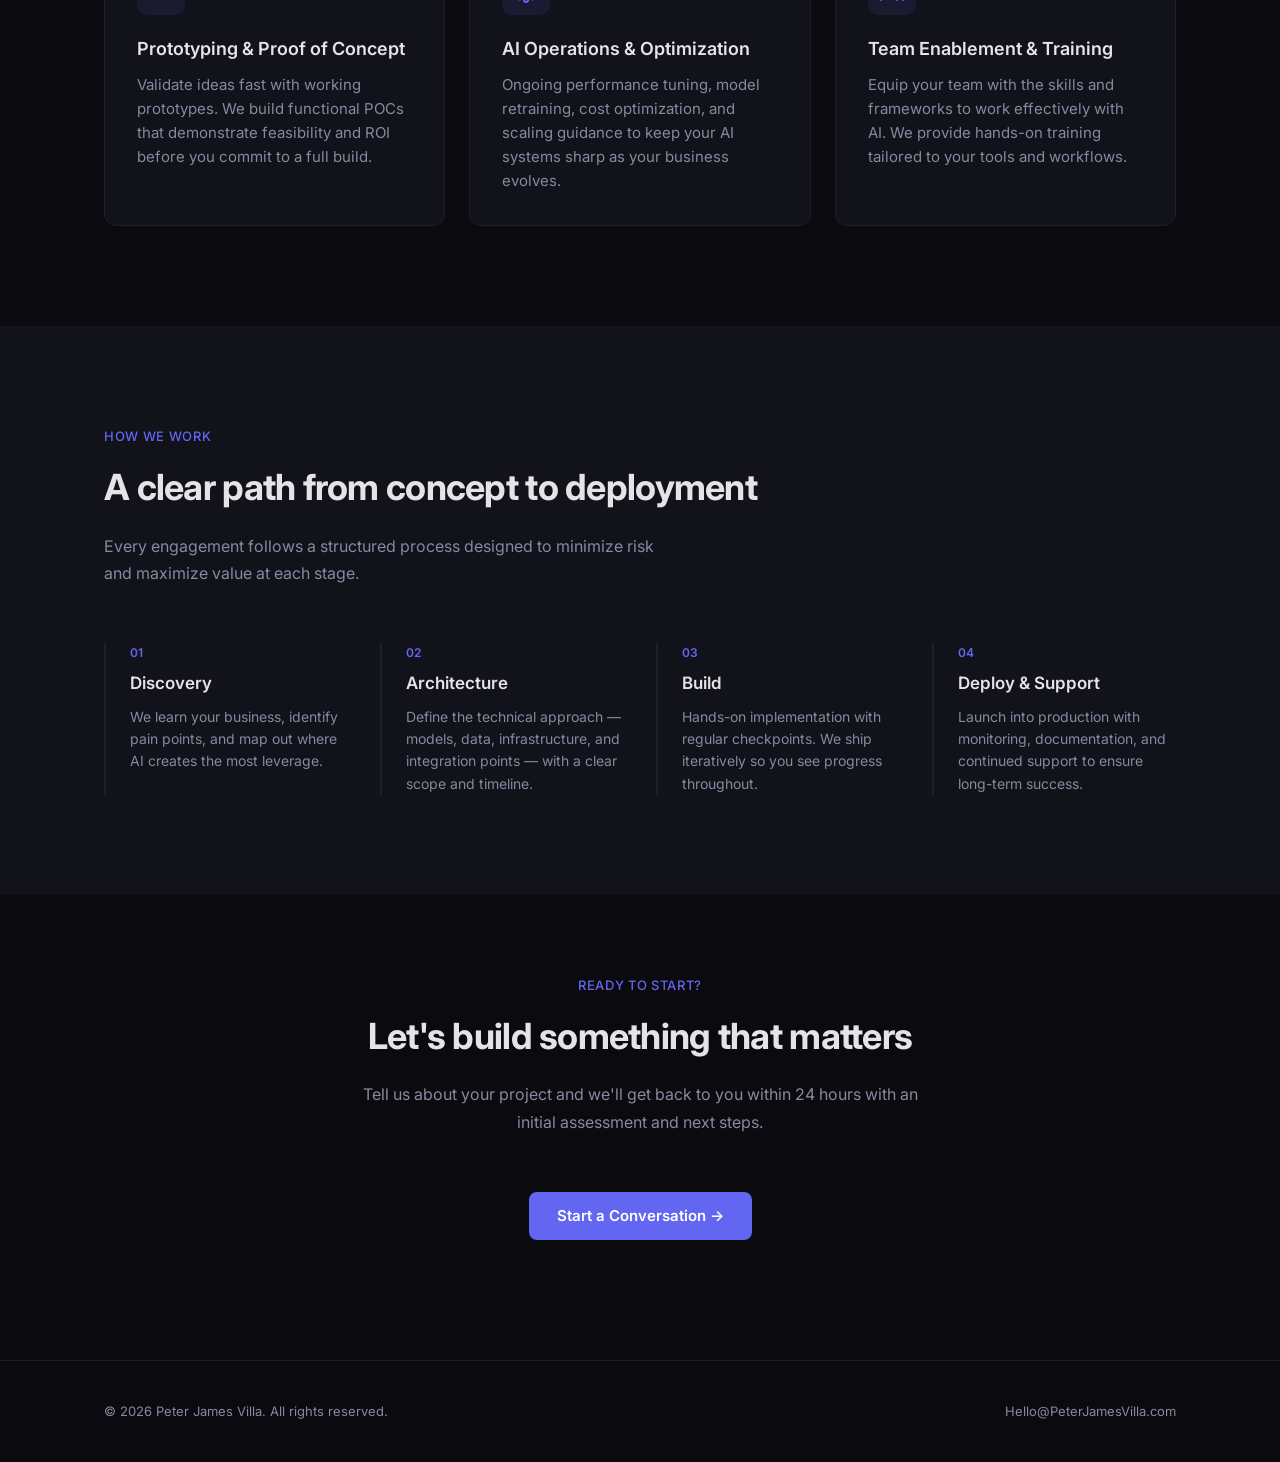
==== commit dcf7437e: "Add AI consulting landing page with direct mailto CTA Single-page site focused on broad spectrum AI " ====
--- a/index.html
+++ b/index.html
@@ -3,190 +3,486 @@
 <head>
   <meta charset="UTF-8" />
   <meta name="viewport" content="width=device-width, initial-scale=1.0" />
-  <title>BlueVector — Robotics & Process Automation</title>
-  <link rel="stylesheet" href="style.css" />
+  <title>Peter James Villa | AI Implementation & Consulting</title>
+  <meta name="description" content="Broad spectrum AI project implementation and consulting. From strategy to deployment, we bring AI solutions to life." />
+  <link rel="preconnect" href="https://fonts.googleapis.com" />
+  <link rel="preconnect" href="https://fonts.gstatic.com" crossorigin />
+  <link href="https://fonts.googleapis.com/css2?family=Inter:wght@400;500;600;700&display=swap" rel="stylesheet" />
+  <style>
+    *, *::before, *::after { margin: 0; padding: 0; box-sizing: border-box; }
+
+    :root {
+      --color-bg: #0a0a0f;
+      --color-surface: #12121a;
+      --color-border: #1e1e2e;
+      --color-text: #e4e4e7;
+      --color-text-muted: #8888a0;
+      --color-accent: #6366f1;
+      --color-accent-hover: #818cf8;
+      --color-white: #ffffff;
+    }
+
+    html { scroll-behavior: smooth; }
+
+    body {
+      font-family: 'Inter', system-ui, -apple-system, sans-serif;
+      background: var(--color-bg);
+      color: var(--color-text);
+      line-height: 1.6;
+      -webkit-font-smoothing: antialiased;
+    }
+
+    a { color: inherit; text-decoration: none; }
+
+    .container {
+      max-width: 1120px;
+      margin: 0 auto;
+      padding: 0 24px;
+    }
+
+    /* ---- NAV ---- */
+    nav {
+      position: fixed;
+      top: 0;
+      left: 0;
+      right: 0;
+      z-index: 100;
+      background: rgba(10, 10, 15, 0.85);
+      backdrop-filter: blur(12px);
+      border-bottom: 1px solid var(--color-border);
+    }
+
+    nav .container {
+      display: flex;
+      align-items: center;
+      justify-content: space-between;
+      height: 64px;
+    }
+
+    .logo {
+      font-weight: 700;
+      font-size: 1.125rem;
+      letter-spacing: -0.02em;
+    }
+
+    .logo span { color: var(--color-accent); }
+
+    .nav-links { display: flex; gap: 32px; align-items: center; }
+
+    .nav-links a {
+      font-size: 0.875rem;
+      color: var(--color-text-muted);
+      transition: color 0.2s;
+    }
+
+    .nav-links a:hover { color: var(--color-white); }
+
+    .btn {
+      display: inline-flex;
+      align-items: center;
+      gap: 8px;
+      padding: 12px 28px;
+      border-radius: 8px;
+      font-size: 0.9375rem;
+      font-weight: 600;
+      border: none;
+      cursor: pointer;
+      transition: all 0.2s;
+      text-decoration: none;
+    }
+
+    .btn-primary {
+      background: var(--color-accent);
+      color: var(--color-white);
+    }
+
+    .btn-primary:hover {
+      background: var(--color-accent-hover);
+      transform: translateY(-1px);
+      box-shadow: 0 8px 24px rgba(99, 102, 241, 0.3);
+    }
+
+    .btn-outline {
+      background: transparent;
+      color: var(--color-text);
+      border: 1px solid var(--color-border);
+    }
+
+    .btn-outline:hover {
+      border-color: var(--color-accent);
+      color: var(--color-white);
+    }
+
+    .btn-sm {
+      padding: 10px 20px;
+      font-size: 0.875rem;
+    }
+
+    .btn-nav {
+      padding: 8px 20px;
+      font-size: 0.8125rem;
+    }
+
+    /* ---- HERO ---- */
+    .hero {
+      min-height: 100vh;
+      display: flex;
+      align-items: center;
+      padding-top: 64px;
+      position: relative;
+      overflow: hidden;
+    }
+
+    .hero::before {
+      content: '';
+      position: absolute;
+      top: -40%;
+      right: -20%;
+      width: 700px;
+      height: 700px;
+      background: radial-gradient(circle, rgba(99, 102, 241, 0.08) 0%, transparent 70%);
+      pointer-events: none;
+    }
+
+    .hero-content {
+      max-width: 720px;
+      position: relative;
+    }
+
+    .hero-label {
+      display: inline-block;
+      font-size: 0.8125rem;
+      font-weight: 500;
+      color: var(--color-accent);
+      letter-spacing: 0.05em;
+      text-transform: uppercase;
+      margin-bottom: 20px;
+    }
+
+    .hero h1 {
+      font-size: clamp(2.25rem, 5vw, 3.5rem);
+      font-weight: 700;
+      line-height: 1.15;
+      letter-spacing: -0.03em;
+      margin-bottom: 24px;
+    }
+
+    .hero h1 .accent { color: var(--color-accent); }
+
+    .hero p {
+      font-size: 1.125rem;
+      color: var(--color-text-muted);
+      max-width: 560px;
+      margin-bottom: 40px;
+      line-height: 1.7;
+    }
+
+    .hero-actions { display: flex; gap: 16px; flex-wrap: wrap; }
+
+    /* ---- SECTIONS ---- */
+    section { padding: 100px 0; }
+
+    .section-label {
+      font-size: 0.8125rem;
+      font-weight: 500;
+      color: var(--color-accent);
+      letter-spacing: 0.05em;
+      text-transform: uppercase;
+      margin-bottom: 12px;
+    }
+
+    .section-title {
+      font-size: clamp(1.5rem, 3vw, 2.25rem);
+      font-weight: 700;
+      letter-spacing: -0.02em;
+      margin-bottom: 16px;
+    }
+
+    .section-subtitle {
+      font-size: 1rem;
+      color: var(--color-text-muted);
+      max-width: 560px;
+      margin-bottom: 56px;
+      line-height: 1.7;
+    }
+
+    /* ---- SERVICES GRID ---- */
+    .services-grid {
+      display: grid;
+      grid-template-columns: repeat(auto-fit, minmax(300px, 1fr));
+      gap: 24px;
+    }
+
+    .service-card {
+      background: var(--color-surface);
+      border: 1px solid var(--color-border);
+      border-radius: 12px;
+      padding: 32px;
+      transition: border-color 0.2s, transform 0.2s;
+    }
+
+    .service-card:hover {
+      border-color: var(--color-accent);
+      transform: translateY(-2px);
+    }
+
+    .service-icon {
+      width: 48px;
+      height: 48px;
+      background: rgba(99, 102, 241, 0.1);
+      border-radius: 10px;
+      display: flex;
+      align-items: center;
+      justify-content: center;
+      margin-bottom: 20px;
+      font-size: 1.25rem;
+    }
+
+    .service-card h3 {
+      font-size: 1.125rem;
+      font-weight: 600;
+      margin-bottom: 10px;
+    }
+
+    .service-card p {
+      font-size: 0.9375rem;
+      color: var(--color-text-muted);
+      line-height: 1.6;
+    }
+
+    /* ---- PROCESS ---- */
+    .process-grid {
+      display: grid;
+      grid-template-columns: repeat(auto-fit, minmax(240px, 1fr));
+      gap: 32px;
+    }
+
+    .process-step {
+      position: relative;
+      padding-left: 24px;
+      border-left: 2px solid var(--color-border);
+    }
+
+    .process-step:hover { border-left-color: var(--color-accent); }
+
+    .step-number {
+      font-size: 0.75rem;
+      font-weight: 600;
+      color: var(--color-accent);
+      margin-bottom: 8px;
+    }
+
+    .process-step h3 {
+      font-size: 1.0625rem;
+      font-weight: 600;
+      margin-bottom: 8px;
+    }
+
+    .process-step p {
+      font-size: 0.875rem;
+      color: var(--color-text-muted);
+      line-height: 1.6;
+    }
+
+    /* ---- CTA SECTION ---- */
+    .cta-section {
+      text-align: center;
+      padding: 80px 0 120px;
+    }
+
+    .cta-section .section-subtitle {
+      margin-left: auto;
+      margin-right: auto;
+    }
+
+    /* ---- FOOTER ---- */
+    footer {
+      border-top: 1px solid var(--color-border);
+      padding: 40px 0;
+    }
+
+    .footer-content {
+      display: flex;
+      justify-content: space-between;
+      align-items: center;
+      flex-wrap: wrap;
+      gap: 16px;
+    }
+
+    .footer-text {
+      font-size: 0.8125rem;
+      color: var(--color-text-muted);
+    }
+
+    .footer-links {
+      display: flex;
+      gap: 24px;
+    }
+
+    .footer-links a {
+      font-size: 0.8125rem;
+      color: var(--color-text-muted);
+      transition: color 0.2s;
+    }
+
+    .footer-links a:hover { color: var(--color-white); }
+
+    /* ---- RESPONSIVE ---- */
+    @media (max-width: 768px) {
+      .nav-links { gap: 16px; }
+      .nav-links a:not(.btn) { display: none; }
+      section { padding: 64px 0; }
+      .services-grid { grid-template-columns: 1fr; }
+      .process-grid { grid-template-columns: 1fr 1fr; }
+    }
+
+    @media (max-width: 480px) {
+      .hero-actions { flex-direction: column; }
+      .hero-actions .btn { width: 100%; justify-content: center; }
+      .process-grid { grid-template-columns: 1fr; }
+      .footer-content { flex-direction: column; text-align: center; }
+    }
+  </style>
 </head>
 <body>
 
   <!-- NAV -->
-  <header>
-    <div class="nav-inner">
-      <div class="logo">
-        <a href="index.html"><img src="logo.svg" alt="BlueVector" class="logo-img"/></a>
+  <nav>
+    <div class="container">
+      <div class="logo">Peter James <span>Villa</span></div>
+      <div class="nav-links">
+        <a href="#services">Services</a>
+        <a href="#process">Process</a>
+        <a href="mailto:Hello@PeterJamesVilla.com?subject=AI%20Project%20Inquiry" class="btn btn-primary btn-nav">Get Started</a>
       </div>
-      <nav>
-        <a href="#overview">Overview</a>
-        <a href="#kaizen">Kaizen</a>
-        <a href="#robotics">Robotics</a>
-        <a href="#vision">Vision Systems</a>
-        <a href="internship.html">Universities</a>
-        <a href="mailto:contact@bluevector.it.com?subject=On-Site%20Visit%20Request" class="nav-cta">Schedule a Visit</a>
-      </nav>
-      <div class="location">ST. PETERSBURG, FLORIDA</div>
-    </div>
-  </header>
+    </div>
+  </nav>
 
   <!-- HERO -->
-  <section class="hero" id="overview">
-    <div class="hero-content">
-      <h1>Smarter Factories.<br>Real Results.</h1>
-      <div class="accent-bar"></div>
-      <p class="hero-sub">
-        We help manufacturers cut waste, increase throughput, and automate the repetitive —
-        using robotics, machine vision, and the same continuous improvement principles
-        the world's best production floors run on.
-      </p>
-      <div class="hero-btns">
-        <a href="#contact" class="btn btn-primary">📍 Schedule an On-Site Visit</a>
-        <a href="mailto:contact@bluevector.it.com?subject=Free%20Consultation%20Request" class="btn btn-secondary">📧 Free Virtual Consultation</a>
+  <section class="hero">
+    <div class="container">
+      <div class="hero-content">
+        <div class="hero-label">AI Implementation &amp; Consulting</div>
+        <h1>Turn your AI vision into <span class="accent">production reality</span></h1>
+        <p>Broad spectrum AI consulting — from initial strategy through hands-on implementation. We scope, architect, and deploy AI solutions tailored to your business, so you ship faster with confidence.</p>
+        <div class="hero-actions">
+          <a href="mailto:Hello@PeterJamesVilla.com?subject=AI%20Project%20Inquiry&body=Hi%20Peter%2C%0A%0AI'm%20interested%20in%20discussing%20an%20AI%20project.%0A%0AProject%20overview%3A%0A%0ATimeline%3A%0A%0ALooking%20forward%20to%20connecting." class="btn btn-primary">Start a Conversation &rarr;</a>
+          <a href="#services" class="btn btn-outline">Explore Services</a>
+        </div>
       </div>
     </div>
   </section>
 
-  <!-- KAIZEN SECTION -->
-  <section class="section" id="kaizen">
-    <div class="container">
-      <div class="section-label">THE FOUNDATION</div>
-      <h2>What Is Kaizen?</h2>
-      <p class="section-intro">
-        Kaizen (改善) is a Japanese philosophy that means "change for the better."
-        It's the idea that no process is ever finished — every shift, every week,
-        every quarter is an opportunity to find one small thing to improve.
-      </p>
-      <div class="kaizen-grid">
-        <div class="kaizen-card">
-          <div class="k-icon">→</div>
-          <h3>Eliminate Waste</h3>
-          <p>Identify the steps in your workflow that add time or cost without adding value — then remove them. This includes waiting, overproduction, unnecessary motion, and defects.</p>
-        </div>
-        <div class="kaizen-card">
-          <div class="k-icon">↻</div>
-          <h3>Small Steps, Big Change</h3>
-          <p>Instead of one massive overhaul, kaizen focuses on small, low-risk improvements made continuously. Over time, dozens of small wins compound into a fundamentally better operation.</p>
-        </div>
-        <div class="kaizen-card">
-          <div class="k-icon">◎</div>
-          <h3>Everyone Participates</h3>
-          <p>Kaizen isn't top-down. The people closest to a process — machinists, operators, line leads — often see the problems first. We work with your whole team, not just leadership.</p>
-        </div>
-        <div class="kaizen-card">
-          <div class="k-icon">✓</div>
-          <h3>Measure What Matters</h3>
-          <p>Improvement without measurement is just change. We help you define the right metrics — cycle time, defect rate, OEE — and track them so you can see exactly what's working.</p>
+  <!-- SERVICES -->
+  <section id="services">
+    <div class="container">
+      <div class="section-label">What We Do</div>
+      <h2 class="section-title">End-to-end AI project delivery</h2>
+      <p class="section-subtitle">Whether you need a strategic roadmap or a fully deployed system, we meet you where you are and move the work forward.</p>
+
+      <div class="services-grid">
+        <div class="service-card">
+          <div class="service-icon">
+            <svg width="24" height="24" fill="none" stroke="currentColor" stroke-width="2" stroke-linecap="round" stroke-linejoin="round" color="#6366f1"><path d="M2 3h6a4 4 0 0 1 4 4v14a3 3 0 0 0-3-3H2z"/><path d="M22 3h-6a4 4 0 0 0-4 4v14a3 3 0 0 1 3-3h7z"/></svg>
+          </div>
+          <h3>AI Strategy & Scoping</h3>
+          <p>We assess your landscape, identify high-impact opportunities, and define a practical AI roadmap aligned to your business goals and existing infrastructure.</p>
+        </div>
+
+        <div class="service-card">
+          <div class="service-icon">
+            <svg width="24" height="24" fill="none" stroke="currentColor" stroke-width="2" stroke-linecap="round" stroke-linejoin="round" color="#6366f1"><rect x="2" y="3" width="20" height="14" rx="2" ry="2"/><line x1="8" y1="21" x2="16" y2="21"/><line x1="12" y1="17" x2="12" y2="21"/></svg>
+          </div>
+          <h3>Custom AI Development</h3>
+          <p>From model selection and data pipelines to application logic and API integrations — we build production-grade AI systems designed for your specific workflows.</p>
+        </div>
+
+        <div class="service-card">
+          <div class="service-icon">
+            <svg width="24" height="24" fill="none" stroke="currentColor" stroke-width="2" stroke-linecap="round" stroke-linejoin="round" color="#6366f1"><polyline points="16 18 22 12 16 6"/><polyline points="8 6 2 12 8 18"/></svg>
+          </div>
+          <h3>Integration & Deployment</h3>
+          <p>We handle the full technical lifecycle — cloud deployment, system integration, monitoring, and handoff — so your AI solution runs reliably in production.</p>
+        </div>
+
+        <div class="service-card">
+          <div class="service-icon">
+            <svg width="24" height="24" fill="none" stroke="currentColor" stroke-width="2" stroke-linecap="round" stroke-linejoin="round" color="#6366f1"><path d="M12 20h9"/><path d="M16.5 3.5a2.121 2.121 0 0 1 3 3L7 19l-4 1 1-4L16.5 3.5z"/></svg>
+          </div>
+          <h3>Prototyping & Proof of Concept</h3>
+          <p>Validate ideas fast with working prototypes. We build functional POCs that demonstrate feasibility and ROI before you commit to a full build.</p>
+        </div>
+
+        <div class="service-card">
+          <div class="service-icon">
+            <svg width="24" height="24" fill="none" stroke="currentColor" stroke-width="2" stroke-linecap="round" stroke-linejoin="round" color="#6366f1"><circle cx="12" cy="12" r="3"/><path d="M19.4 15a1.65 1.65 0 0 0 .33 1.82l.06.06a2 2 0 0 1-2.83 2.83l-.06-.06a1.65 1.65 0 0 0-1.82-.33 1.65 1.65 0 0 0-1 1.51V21a2 2 0 0 1-4 0v-.09A1.65 1.65 0 0 0 9 19.4a1.65 1.65 0 0 0-1.82.33l-.06.06a2 2 0 0 1-2.83-2.83l.06-.06A1.65 1.65 0 0 0 4.68 15a1.65 1.65 0 0 0-1.51-1H3a2 2 0 0 1 0-4h.09A1.65 1.65 0 0 0 4.6 9a1.65 1.65 0 0 0-.33-1.82l-.06-.06a2 2 0 0 1 2.83-2.83l.06.06A1.65 1.65 0 0 0 9 4.68a1.65 1.65 0 0 0 1-1.51V3a2 2 0 0 1 4 0v.09a1.65 1.65 0 0 0 1 1.51 1.65 1.65 0 0 0 1.82-.33l.06-.06a2 2 0 0 1 2.83 2.83l-.06.06A1.65 1.65 0 0 0 19.4 9a1.65 1.65 0 0 0 1.51 1H21a2 2 0 0 1 0 4h-.09a1.65 1.65 0 0 0-1.51 1z"/></svg>
+          </div>
+          <h3>AI Operations & Optimization</h3>
+          <p>Ongoing performance tuning, model retraining, cost optimization, and scaling guidance to keep your AI systems sharp as your business evolves.</p>
+        </div>
+
+        <div class="service-card">
+          <div class="service-icon">
+            <svg width="24" height="24" fill="none" stroke="currentColor" stroke-width="2" stroke-linecap="round" stroke-linejoin="round" color="#6366f1"><path d="M17 21v-2a4 4 0 0 0-4-4H5a4 4 0 0 0-4 4v2"/><circle cx="9" cy="7" r="4"/><path d="M23 21v-2a4 4 0 0 0-3-3.87"/><path d="M16 3.13a4 4 0 0 1 0 7.75"/></svg>
+          </div>
+          <h3>Team Enablement & Training</h3>
+          <p>Equip your team with the skills and frameworks to work effectively with AI. We provide hands-on training tailored to your tools and workflows.</p>
         </div>
       </div>
     </div>
   </section>
 
-  <!-- ROBOTICS SECTION -->
-  <section class="section section-dark" id="robotics">
-    <div class="container">
-      <div class="section-label">POWERED BY STANDARD BOTS</div>
-      <h2>Collaborative Robotics for the Shop Floor</h2>
-      <p class="section-intro">
-        BlueVector is a sponsored partner of <strong>Standard Bots</strong> — makers of the RO1,
-        a 6-axis collaborative robot designed specifically for manufacturing environments.
-        No robotics PhD required.
-      </p>
-      <div class="two-col">
-        <div class="col-text">
-          <h3>What we can automate</h3>
-          <ul class="feature-list">
-            <li>CNC machine tending — load, run, unload, repeat</li>
-            <li>Part transfer between workstations</li>
-            <li>Deburring and finishing operations</li>
-            <li>Assembly line support tasks</li>
-            <li>Packaging and palletizing</li>
-          </ul>
-          <p>The RO1 is built to work <em>alongside</em> your team, not replace it. It handles the repetitive, ergonomically taxing tasks so your machinists can focus on work that actually requires skill and judgment.</p>
-          <a href="mailto:contact@bluevector.it.com?subject=Robotics%20Inquiry" class="btn btn-primary" style="margin-top:1.5rem;display:inline-block;">Talk to Us About Robotics</a>
-        </div>
-        <div class="col-visual">
-          <div class="robot-card">
-            <div class="robot-label">Standard Bots RO1</div>
-            <div class="robot-specs">
-              <div class="spec"><span>Payload</span><strong>18 kg</strong></div>
-              <div class="spec"><span>Reach</span><strong>1300 mm</strong></div>
-              <div class="spec"><span>Repeatability</span><strong>±0.05 mm</strong></div>
-              <div class="spec"><span>Axes</span><strong>6</strong></div>
-            </div>
-            <div class="robot-note">Collaborative · Easy to program · No safety cage required in most setups</div>
-          </div>
+  <!-- PROCESS -->
+  <section id="process" style="background: var(--color-surface);">
+    <div class="container">
+      <div class="section-label">How We Work</div>
+      <h2 class="section-title">A clear path from concept to deployment</h2>
+      <p class="section-subtitle">Every engagement follows a structured process designed to minimize risk and maximize value at each stage.</p>
+
+      <div class="process-grid">
+        <div class="process-step">
+          <div class="step-number">01</div>
+          <h3>Discovery</h3>
+          <p>We learn your business, identify pain points, and map out where AI creates the most leverage.</p>
+        </div>
+        <div class="process-step">
+          <div class="step-number">02</div>
+          <h3>Architecture</h3>
+          <p>Define the technical approach — models, data, infrastructure, and integration points — with a clear scope and timeline.</p>
+        </div>
+        <div class="process-step">
+          <div class="step-number">03</div>
+          <h3>Build</h3>
+          <p>Hands-on implementation with regular checkpoints. We ship iteratively so you see progress throughout.</p>
+        </div>
+        <div class="process-step">
+          <div class="step-number">04</div>
+          <h3>Deploy & Support</h3>
+          <p>Launch into production with monitoring, documentation, and continued support to ensure long-term success.</p>
         </div>
       </div>
     </div>
   </section>
 
-  <!-- VISION SYSTEMS -->
-  <section class="section" id="vision">
-    <div class="container">
-      <div class="section-label">MACHINE VISION</div>
-      <h2>See What Your Line Is Missing</h2>
-      <p class="section-intro">
-        Machine vision systems let cameras and software do the work of trained eyes —
-        inspecting parts, guiding robots, and catching defects in real time.
-      </p>
-      <div class="vision-grid">
-        <div class="vision-card">
-          <h3>Quality Inspection</h3>
-          <p>Automated visual inspection catches surface defects, dimensional errors, and assembly mistakes faster and more consistently than manual checks — at full production speed.</p>
-        </div>
-        <div class="vision-card">
-          <h3>Robot Guidance</h3>
-          <p>Vision-guided robots can pick parts that aren't in exactly the same position every time. No custom fixtures needed for many common tasks.</p>
-        </div>
-        <div class="vision-card">
-          <h3>Process Monitoring</h3>
-          <p>Overhead cameras tied to simple software can track cycle times, flag idle machines, and alert supervisors when something on the floor looks wrong.</p>
-        </div>
-      </div>
-      <div class="vision-cta">
-        <p>We deploy vision systems in machine shops, fabrication facilities, and light assembly environments. If you're unsure whether it applies to your operation, an on-site visit costs you nothing.</p>
-        <a href="mailto:contact@bluevector.it.com?subject=Vision%20System%20Inquiry" class="btn btn-primary">Ask About Vision Systems</a>
-      </div>
-    </div>
-  </section>
-
-  <!-- CLIENTS -->
-  <section class="section section-clients">
-    <div class="container">
-      <div class="clients-label">TRUSTED BY</div>
-      <div class="clients-grid">
-        <div class="client-logo">Estée Lauder</div>
-        <div class="client-logo">DURA-CAST PRODUCTS</div>
-        <div class="client-logo">MCX CORE BRANDS</div>
-        <div class="client-logo">UNIFIRST</div>
-        <div class="client-logo">NIKE</div>
-      </div>
-    </div>
-  </section>
-
-  <!-- CONTACT -->
-  <section class="section section-dark" id="contact">
-    <div class="container contact-container">
-      <h2>Let's Walk Your Floor</h2>
-      <p>The best way to understand what's possible is to see your operation in person. We'll identify quick wins, flag automation opportunities, and give you an honest assessment — no pitch deck required.</p>
-      <div class="contact-btns">
-        <a href="mailto:contact@bluevector.it.com?subject=On-Site%20Visit%20Request&body=Hi%2C%20I%27d%20like%20to%20schedule%20an%20on-site%20visit." class="btn btn-primary">📍 Request an On-Site Visit</a>
-        <a href="mailto:contact@bluevector.it.com?subject=Virtual%20Consultation%20Request" class="btn btn-secondary">📧 Virtual Consultation</a>
-      </div>
-      <div class="university-link">
-        Are you a university or student? <a href="internship.html">See our internship program →</a>
-      </div>
+  <!-- CTA -->
+  <section class="cta-section">
+    <div class="container">
+      <div class="section-label">Ready to Start?</div>
+      <h2 class="section-title">Let's build something that matters</h2>
+      <p class="section-subtitle">Tell us about your project and we'll get back to you within 24 hours with an initial assessment and next steps.</p>
+      <a href="mailto:Hello@PeterJamesVilla.com?subject=AI%20Project%20Inquiry&body=Hi%20Peter%2C%0A%0AI'm%20interested%20in%20discussing%20an%20AI%20project.%0A%0AProject%20overview%3A%0A%0ATimeline%3A%0A%0ALooking%20forward%20to%20connecting." class="btn btn-primary">Start a Conversation &rarr;</a>
     </div>
   </section>
 
   <!-- FOOTER -->
   <footer>
-    <div class="footer-inner">
-      <div class="logo">
-        <img src="logo.svg" alt="BlueVector" class="logo-img logo-img-sm"/>
+    <div class="container">
+      <div class="footer-content">
+        <div class="footer-text">&copy; 2026 Peter James Villa. All rights reserved.</div>
+        <div class="footer-links">
+          <a href="mailto:Hello@PeterJamesVilla.com">Hello@PeterJamesVilla.com</a>
+        </div>
       </div>
-      <div class="footer-links">
-        <a href="internship.html">University Internship Program</a>
-        <a href="mailto:contact@bluevector.it.com">contact@bluevector.it.com</a>
-      </div>
-      <div class="footer-loc">St. Petersburg, Florida</div>
     </div>
   </footer>
 
